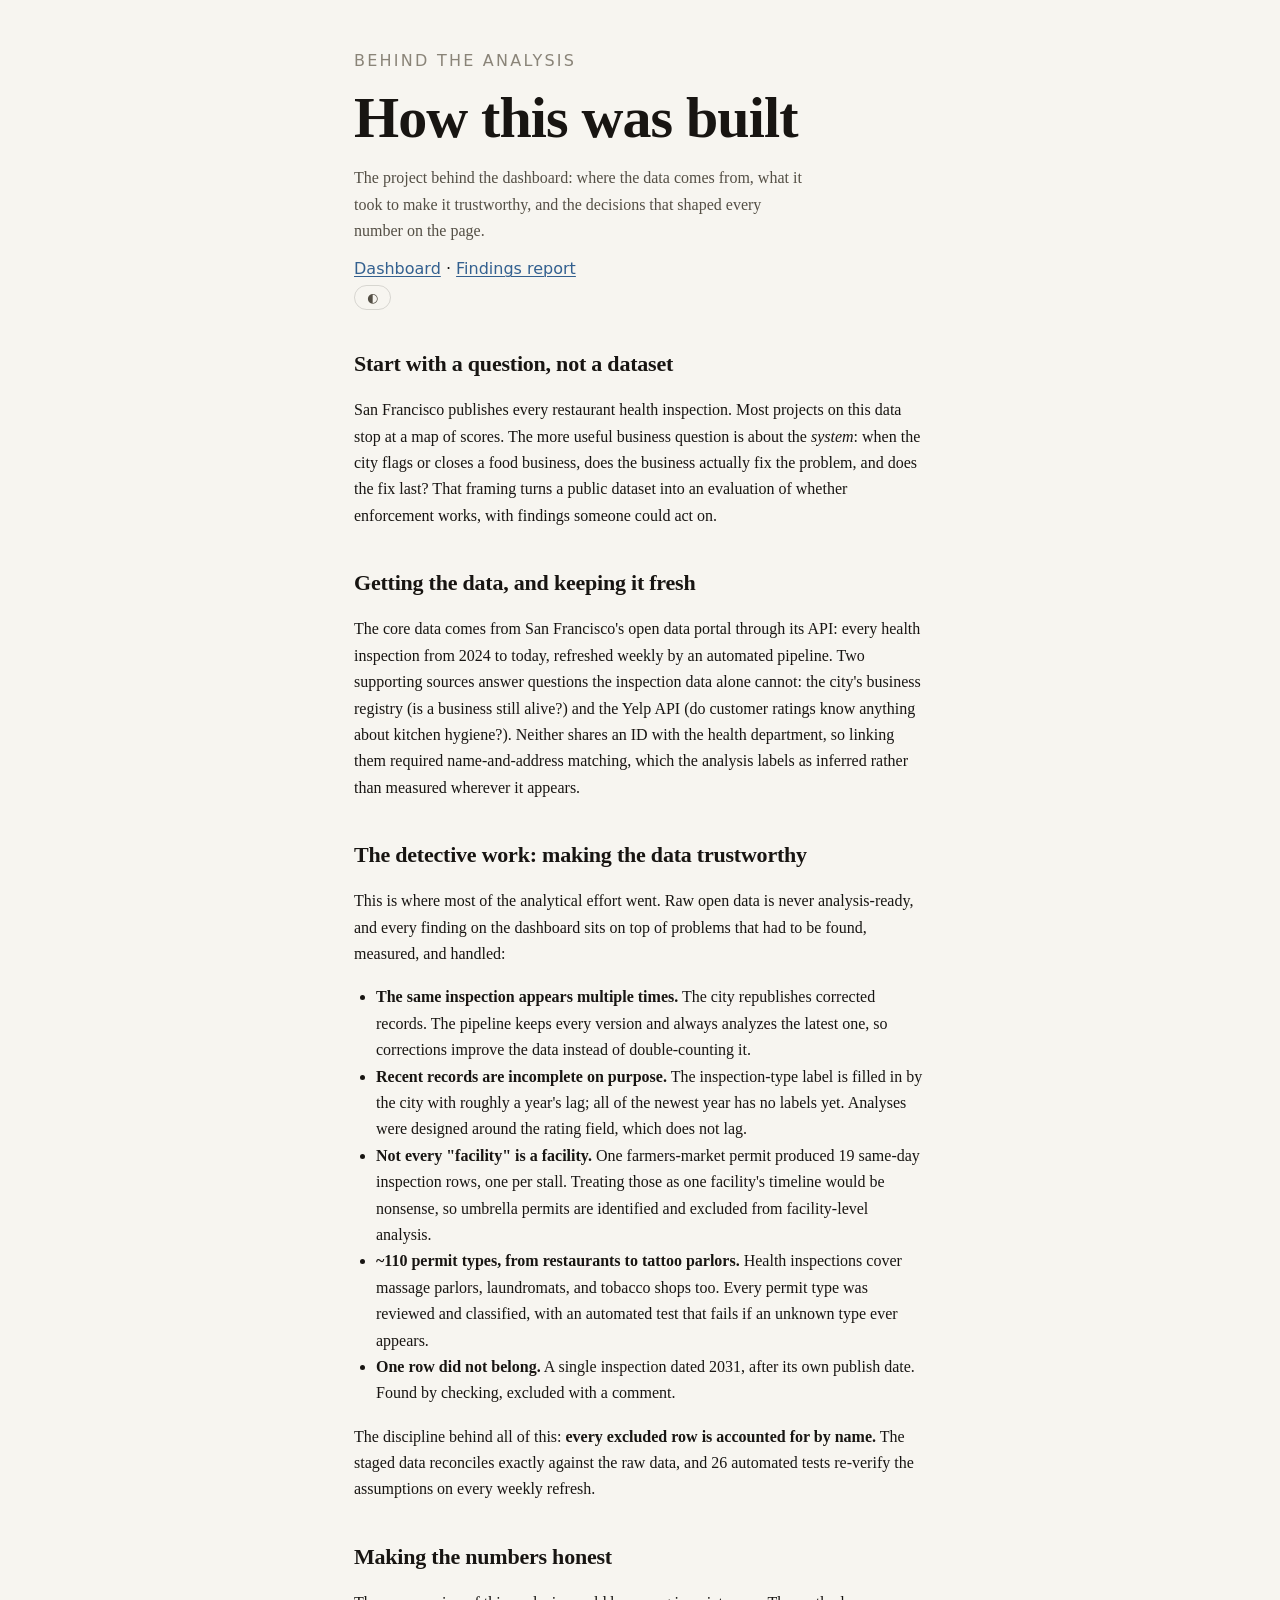
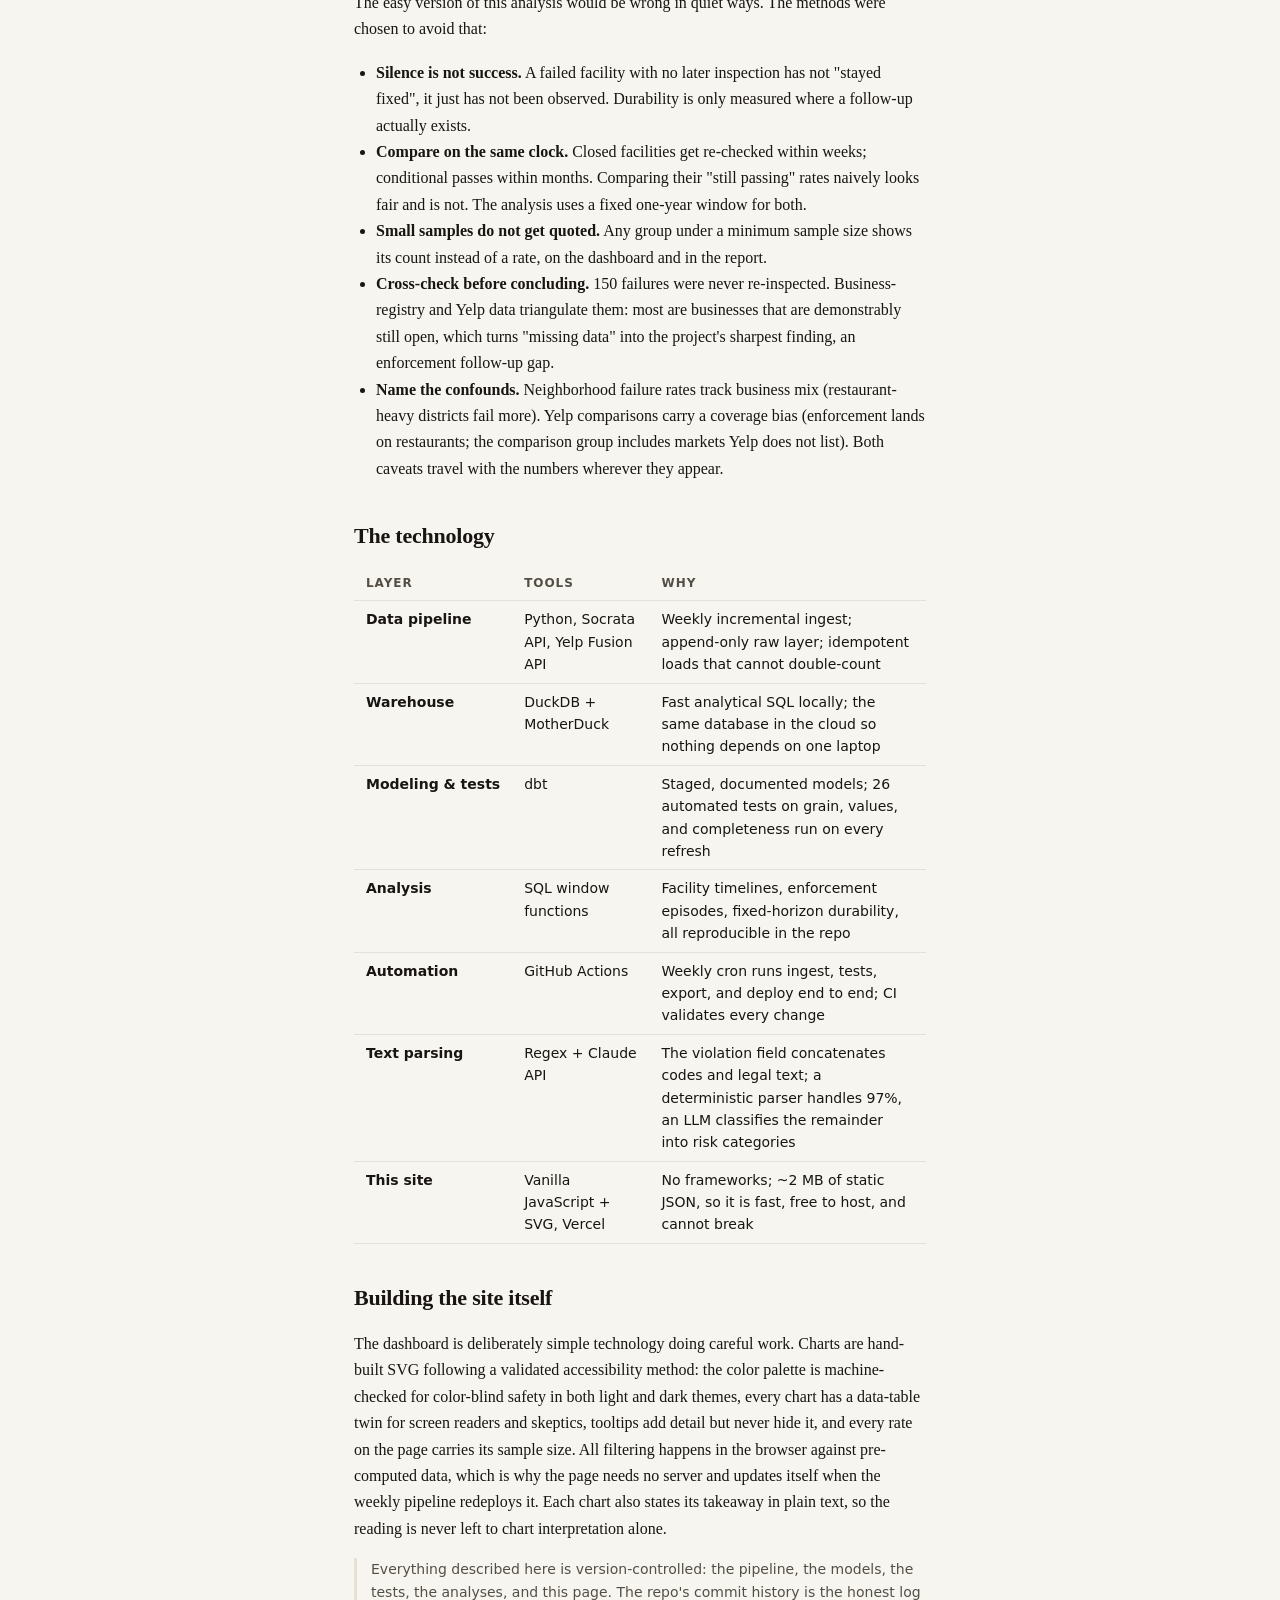
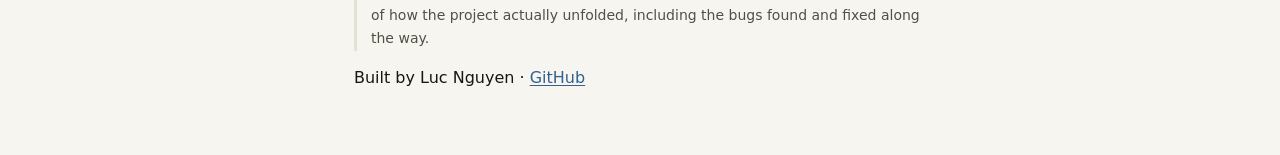
==== site/built.html @ c15e6f07 "Site feedback round: plain-language takeaways, How-this-was-built page, cross-links Every chart now " ====
<!doctype html>
<html lang="en">
<head>
<meta charset="utf-8">
<meta name="viewport" content="width=device-width, initial-scale=1">
<title>How this was built - SF Health Inspections</title>
<meta name="description" content="The business analysis behind the SF health inspections project: data sourcing, quality findings, methods, and the technology stack.">
<link rel="stylesheet" href="style.css">
<style>
  .prose { max-width: 72ch; }
  .prose h2 { font-size: 22px; margin: 36px 0 10px; }
  .prose h3 { font-size: 16px; margin: 22px 0 6px; }
  .prose p, .prose li { font-size: 16px; line-height: 1.65; }
  .prose ul { padding-left: 22px; }
  .prose .aside { font-family: var(--sans); color: var(--text-secondary); font-size: 14px; border-left: 3px solid var(--grid); padding-left: 14px; margin: 14px 0; }
  table.stack { border-collapse: collapse; margin: 14px 0; font-family: var(--sans); font-size: 14px; width: 100%; }
  table.stack th, table.stack td { text-align: left; padding: 7px 12px; border-bottom: 1px solid var(--grid); vertical-align: top; }
  table.stack th { color: var(--text-secondary); font-size: 12px; letter-spacing: 0.08em; text-transform: uppercase; }
  table.stack td:first-child { white-space: nowrap; font-weight: 600; }
  a { color: var(--series-1); }
</style>
</head>
<body>
<div class="page prose">
  <header class="masthead">
    <div>
      <p class="kicker">Behind the analysis</p>
      <h1>How this was built</h1>
      <p class="dek">The project behind the dashboard: where the data comes from, what it took
        to make it trustworthy, and the decisions that shaped every number on the page.</p>
      <p class="meta"><a href="/">Dashboard</a> &middot; <a href="/report">Findings report</a></p>
    </div>
    <button id="theme-toggle" class="ghost-btn" aria-label="Toggle color theme">◐</button>
  </header>

  <h2>Start with a question, not a dataset</h2>
  <p>San Francisco publishes every restaurant health inspection. Most projects on
  this data stop at a map of scores. The more useful business question is about
  the <em>system</em>: when the city flags or closes a food business, does the
  business actually fix the problem, and does the fix last? That framing turns a
  public dataset into an evaluation of whether enforcement works, with findings
  someone could act on.</p>

  <h2>Getting the data, and keeping it fresh</h2>
  <p>The core data comes from San Francisco's open data portal through its API:
  every health inspection from 2024 to today, refreshed weekly by an automated
  pipeline. Two supporting sources answer questions the inspection data alone
  cannot: the city's business registry (is a business still alive?) and the Yelp
  API (do customer ratings know anything about kitchen hygiene?). Neither shares
  an ID with the health department, so linking them required name-and-address
  matching, which the analysis labels as inferred rather than measured wherever
  it appears.</p>

  <h2>The detective work: making the data trustworthy</h2>
  <p>This is where most of the analytical effort went. Raw open data is never
  analysis-ready, and every finding on the dashboard sits on top of problems
  that had to be found, measured, and handled:</p>
  <ul>
    <li><strong>The same inspection appears multiple times.</strong> The city
    republishes corrected records. The pipeline keeps every version and always
    analyzes the latest one, so corrections improve the data instead of
    double-counting it.</li>
    <li><strong>Recent records are incomplete on purpose.</strong> The
    inspection-type label is filled in by the city with roughly a year's lag;
    all of the newest year has no labels yet. Analyses were designed around
    the rating field, which does not lag.</li>
    <li><strong>Not every "facility" is a facility.</strong> One farmers-market
    permit produced 19 same-day inspection rows, one per stall. Treating those
    as one facility's timeline would be nonsense, so umbrella permits are
    identified and excluded from facility-level analysis.</li>
    <li><strong>~110 permit types, from restaurants to tattoo parlors.</strong>
    Health inspections cover massage parlors, laundromats, and tobacco shops
    too. Every permit type was reviewed and classified, with an automated test
    that fails if an unknown type ever appears.</li>
    <li><strong>One row did not belong.</strong> A single inspection dated 2031,
    after its own publish date. Found by checking, excluded with a comment.</li>
  </ul>
  <p>The discipline behind all of this: <strong>every excluded row is accounted
  for by name.</strong> The staged data reconciles exactly against the raw data,
  and 26 automated tests re-verify the assumptions on every weekly refresh.</p>

  <h2>Making the numbers honest</h2>
  <p>The easy version of this analysis would be wrong in quiet ways. The methods
  were chosen to avoid that:</p>
  <ul>
    <li><strong>Silence is not success.</strong> A failed facility with no
    later inspection has not "stayed fixed", it just has not been observed.
    Durability is only measured where a follow-up actually exists.</li>
    <li><strong>Compare on the same clock.</strong> Closed facilities get
    re-checked within weeks; conditional passes within months. Comparing their
    "still passing" rates naively looks fair and is not. The analysis uses a
    fixed one-year window for both.</li>
    <li><strong>Small samples do not get quoted.</strong> Any group under a
    minimum sample size shows its count instead of a rate, on the dashboard
    and in the report.</li>
    <li><strong>Cross-check before concluding.</strong> 150 failures were never
    re-inspected. Business-registry and Yelp data triangulate them: most are
    businesses that are demonstrably still open, which turns "missing data"
    into the project's sharpest finding, an enforcement follow-up gap.</li>
    <li><strong>Name the confounds.</strong> Neighborhood failure rates track
    business mix (restaurant-heavy districts fail more). Yelp comparisons carry
    a coverage bias (enforcement lands on restaurants; the comparison group
    includes markets Yelp does not list). Both caveats travel with the numbers
    wherever they appear.</li>
  </ul>

  <h2>The technology</h2>
  <table class="stack">
    <tr><th>Layer</th><th>Tools</th><th>Why</th></tr>
    <tr><td>Data pipeline</td><td>Python, Socrata API, Yelp Fusion API</td>
        <td>Weekly incremental ingest; append-only raw layer; idempotent loads that cannot double-count</td></tr>
    <tr><td>Warehouse</td><td>DuckDB + MotherDuck</td>
        <td>Fast analytical SQL locally; the same database in the cloud so nothing depends on one laptop</td></tr>
    <tr><td>Modeling &amp; tests</td><td>dbt</td>
        <td>Staged, documented models; 26 automated tests on grain, values, and completeness run on every refresh</td></tr>
    <tr><td>Analysis</td><td>SQL window functions</td>
        <td>Facility timelines, enforcement episodes, fixed-horizon durability, all reproducible in the repo</td></tr>
    <tr><td>Automation</td><td>GitHub Actions</td>
        <td>Weekly cron runs ingest, tests, export, and deploy end to end; CI validates every change</td></tr>
    <tr><td>Text parsing</td><td>Regex + Claude API</td>
        <td>The violation field concatenates codes and legal text; a deterministic parser handles 97%, an LLM classifies the remainder into risk categories</td></tr>
    <tr><td>This site</td><td>Vanilla JavaScript + SVG, Vercel</td>
        <td>No frameworks; ~2&nbsp;MB of static JSON, so it is fast, free to host, and cannot break</td></tr>
  </table>

  <h2>Building the site itself</h2>
  <p>The dashboard is deliberately simple technology doing careful work. Charts
  are hand-built SVG following a validated accessibility method: the color
  palette is machine-checked for color-blind safety in both light and dark
  themes, every chart has a data-table twin for screen readers and skeptics,
  tooltips add detail but never hide it, and every rate on the page carries its
  sample size. All filtering happens in the browser against pre-computed data,
  which is why the page needs no server and updates itself when the weekly
  pipeline redeploys it. Each chart also states its takeaway in plain text, so
  the reading is never left to chart interpretation alone.</p>

  <p class="aside">Everything described here is version-controlled: the
  pipeline, the models, the tests, the analyses, and this page. The repo's
  commit history is the honest log of how the project actually unfolded,
  including the bugs found and fixed along the way.</p>

  <p class="meta" id="stamp">Built by Luc Nguyen &middot;
    <a href="https://github.com/LucS2K">GitHub</a></p>
</div>
<script>
  document.getElementById("theme-toggle").addEventListener("click", () => {
    const root = document.documentElement;
    const dark = matchMedia("(prefers-color-scheme: dark)").matches;
    const cur = root.dataset.theme || (dark ? "dark" : "light");
    root.dataset.theme = cur === "dark" ? "light" : "dark";
  });
</script>
</body>
</html>
---- site/style.css ----
/* Editorial redesign. Token NAMES are preserved — app.js reads them via CSS().
   Status hues follow Okabe-Ito (colorblind-safe, both themes); green/amber/red
   mean Pass / Conditional Pass / Closure only, never decoration. */
:root {
  color-scheme: light;
  --page:          #f7f5f0;
  --surface-1:     #fffefb;
  --text-primary:  #181512;
  --text-secondary:#544f45;
  --muted:         #8a8478;
  --grid:          #e5e1d6;
  --baseline:      #c6c1b2;
  --border:        rgba(24,21,18,0.14);
  --series-1:      #33608f;   /* single-series bars */
  --status-warning:#e69f00;   /* Conditional Pass */
  --status-critical:#b13a12;  /* Closure */
  --status-good:   #00795a;   /* Pass */
  --ord-1:#94b3d5; --ord-2:#6c92b8; --ord-3:#33608f; --ord-4:#1c3a5c;
  --serif: "Iowan Old Style", Georgia, "Times New Roman", serif;
  --sans: system-ui, -apple-system, "Segoe UI", sans-serif;
}
@media (prefers-color-scheme: dark) {
  :root:where(:not([data-theme="light"])) {
    color-scheme: dark;
    --page:#141210; --surface-1:#1e1b17;
    --text-primary:#ece7db; --text-secondary:#b6afa0;
    --muted:#857e6f; --grid:#2d2a24; --baseline:#454138;
    --border: rgba(236,231,219,0.15);
    --series-1:#82a7cf;
    --status-warning:#f0c649; --status-critical:#dd5b36; --status-good:#2fbb8c;
    --ord-1:#3b5a7c; --ord-2:#557fa9; --ord-3:#82a7cf; --ord-4:#b4cce6;
  }
  :root:where(:not([data-theme="light"])) .chip.pass,
  :root:where(:not([data-theme="light"])) .chip.closure { color: #141210; }
}
:root[data-theme="dark"] {
  color-scheme: dark;
  --page:#141210; --surface-1:#1e1b17;
  --text-primary:#ece7db; --text-secondary:#b6afa0;
  --muted:#857e6f; --grid:#2d2a24; --baseline:#454138;
  --border: rgba(236,231,219,0.15);
  --series-1:#82a7cf;
  --status-warning:#f0c649; --status-critical:#dd5b36; --status-good:#2fbb8c;
  --ord-1:#3b5a7c; --ord-2:#557fa9; --ord-3:#82a7cf; --ord-4:#b4cce6;
}
:root[data-theme="dark"] .chip.pass,
:root[data-theme="dark"] .chip.closure { color: #141210; }

* { box-sizing: border-box; }
body {
  margin: 0; background: var(--page); color: var(--text-primary);
  font: 17px/1.6 var(--serif);
  text-rendering: optimizeLegibility;
}
a { color: var(--series-1); text-decoration-thickness: 1px; text-underline-offset: 2px; }
a:hover { color: var(--text-primary); }
.muted { color: var(--muted); }

.skip {
  position: absolute; left: -9999px; top: 0; z-index: 40;
  background: var(--text-primary); color: var(--page); padding: 8px 14px;
  font-family: var(--sans); font-size: 13px;
}
.skip:focus { left: 8px; top: 8px; }

/* ---- top bar: brand · global search · theme ---- */
.topbar {
  position: sticky; top: 0; z-index: 20;
  background: color-mix(in srgb, var(--page) 92%, transparent);
  backdrop-filter: blur(8px); -webkit-backdrop-filter: blur(8px);
  border-bottom: 1px solid var(--border);
}
.topbar-in {
  max-width: 880px; margin: 0 auto; padding: 9px 20px;
  display: flex; align-items: center; gap: 14px;
}
.brand {
  font-family: var(--serif); font-weight: 700; font-size: 15px;
  color: var(--text-primary); text-decoration: none; white-space: nowrap;
}
.topbar-in input[type="search"] {
  flex: 1 1 auto; max-width: 380px; margin-left: auto;
}

select, input[type="search"] {
  background: var(--surface-1); color: var(--text-primary);
  border: 1px solid var(--border); border-radius: 8px; padding: 6px 10px;
  font-family: var(--sans); font-size: 14px;
}

.page { max-width: 880px; margin: 0 auto; padding: 48px 20px 64px; }

/* ---- masthead ---- */
.masthead { margin-bottom: 36px; }
.kicker {
  font-family: var(--sans); font-size: 11.5px; letter-spacing: 0.14em;
  text-transform: uppercase; color: var(--muted); margin: 0 0 14px;
}
h1 {
  font-family: var(--serif); font-weight: 700;
  font-size: clamp(38px, 7vw, 58px); line-height: 1.05;
  letter-spacing: -0.015em; margin: 0 0 16px; max-width: 16ch;
  text-wrap: balance;
}
.dek {
  font-size: 21px; line-height: 1.45; color: var(--text-secondary);
  margin: 0 0 12px; max-width: 56ch; text-wrap: pretty;
}
.meta { font-family: var(--sans); font-size: 14px; margin: 0; }

/* ---- filter bar ---- */
.filterbar {
  position: sticky; top: 53px; z-index: 19;
  display: flex; align-items: center; gap: 16px; flex-wrap: wrap;
  padding: 12px 0; margin-bottom: 8px;
  background: color-mix(in srgb, var(--page) 94%, transparent);
  backdrop-filter: blur(8px); -webkit-backdrop-filter: blur(8px);
  border-bottom: 1px solid var(--grid);
}
.seg {
  display: inline-flex; border: 1px solid var(--border); border-radius: 999px;
  background: var(--surface-1); overflow: hidden;
}
.seg button {
  font-family: var(--sans); font-size: 13px; padding: 7px 14px;
  background: none; border: 0; color: var(--text-secondary); cursor: pointer;
}
.seg button + button { border-left: 1px solid var(--grid); }
.seg button[aria-pressed="true"] {
  background: var(--text-primary); color: var(--page);
}
.hoodpick {
  font-family: var(--sans); font-size: 13px; color: var(--text-secondary);
  display: flex; gap: 8px; align-items: center;
}
.filter-hint {
  font-family: var(--sans); font-size: 12px; color: var(--muted);
  margin-left: auto; font-style: italic;
}

/* ---- KPI band: editorial figures, not cards ---- */
.kpi-row {
  display: grid; grid-template-columns: repeat(auto-fit, minmax(150px, 1fr));
  gap: 20px; padding: 26px 0; margin-bottom: 8px;
  border-bottom: 1px solid var(--baseline);
}
.tile { border-left: 1px solid var(--grid); padding-left: 16px; min-width: 0; }
.tile:first-child { border-left: 0; padding-left: 0; }
.tile .label {
  font-family: var(--sans); font-size: 11.5px; letter-spacing: 0.1em;
  text-transform: uppercase; color: var(--muted);
}
.tile .value {
  font-family: var(--serif); font-size: 36px; font-weight: 700;
  letter-spacing: -0.01em; line-height: 1.15;
  font-variant-numeric: tabular-nums;
}
.tile .hint { font-family: var(--sans); font-size: 12px; color: var(--muted); text-wrap: pretty; }

/* ---- chapters ---- */
.chapter { margin-top: 56px; border-top: 1px solid var(--baseline); padding-top: 16px; }
.ck {
  font-family: var(--sans); font-size: 11.5px; letter-spacing: 0.13em;
  text-transform: uppercase; color: var(--muted); margin: 0 0 20px;
}
.card { margin: 0 0 40px; min-width: 0; }
.card:last-child { margin-bottom: 0; }
h2 { font-family: var(--serif); font-size: 26px; font-weight: 700; margin: 0; letter-spacing: -0.01em; }
figcaption {
  display: flex; justify-content: space-between; align-items: baseline;
  gap: 12px; margin-bottom: 8px;
}
.note {
  font-family: var(--sans); font-size: 13.5px; line-height: 1.55;
  color: var(--text-secondary); margin: 0 0 16px; max-width: 74ch; text-wrap: pretty;
}

.chart { width: 100%; overflow-x: auto; }
.chart svg { display: block; }
.funnel-pair { display: grid; grid-template-columns: 1fr 1fr; gap: 24px; }
@media (max-width: 760px) { .funnel-pair { grid-template-columns: 1fr; } }

.legend {
  display: flex; gap: 16px; font-family: var(--sans); font-size: 13px;
  color: var(--text-secondary); margin-bottom: 8px;
}
.legend .key { display: inline-flex; align-items: center; gap: 6px; }
.legend .swatch { width: 12px; height: 12px; border-radius: 3px; display: inline-block; }

.ghost-btn {
  background: none; border: 1px solid var(--border); border-radius: 999px;
  color: var(--text-secondary); font-family: var(--sans); font-size: 12.5px;
  padding: 4px 12px; cursor: pointer; white-space: nowrap;
}
.ghost-btn:hover { background: var(--grid); }
.ghost-btn[aria-pressed="true"] { background: var(--text-primary); color: var(--page); border-color: var(--text-primary); }

/* ---- table twins ---- */
.table-view { overflow-x: auto; }
.table-view table {
  border-collapse: collapse; width: 100%;
  font-family: var(--sans); font-size: 13px;
}
.table-view th, .table-view td {
  text-align: right; padding: 5px 10px; border-bottom: 1px solid var(--grid);
  font-variant-numeric: tabular-nums;
}
.table-view th:first-child, .table-view td:first-child { text-align: left; }
.table-view th {
  color: var(--muted); font-weight: 600; font-size: 11.5px;
  letter-spacing: 0.08em; text-transform: uppercase;
}

/* ---- tooltip (enhances, never gates: tables carry every value) ---- */
.tooltip {
  position: fixed; pointer-events: none; z-index: 30;
  background: var(--surface-1); border: 1px solid var(--border);
  border-radius: 8px; padding: 8px 10px;
  font-family: var(--sans); font-size: 13px;
  box-shadow: 0 4px 16px rgba(0,0,0,0.14); max-width: 260px;
}
.tooltip .t-head { color: var(--text-secondary); margin-bottom: 4px; }
.tooltip .t-row { display: flex; align-items: center; gap: 6px; }
.tooltip .t-key { width: 10px; height: 3px; border-radius: 2px; }
.tooltip .t-val { font-weight: 600; font-variant-numeric: tabular-nums; }
.tooltip .t-name { color: var(--text-secondary); }

/* ---- facility lookup ---- */
.search-results { display: flex; flex-direction: column; max-height: 340px; overflow-y: auto; }
.search-results button {
  text-align: left; background: none; border: 0; border-bottom: 1px solid var(--grid);
  padding: 9px 6px; font-family: var(--sans); font-size: 14.5px;
  color: var(--text-primary); cursor: pointer;
  display: flex; justify-content: space-between; gap: 12px; align-items: baseline;
}
.search-results button:hover { background: var(--grid); }
.search-results .addr { color: var(--muted); font-size: 13px; text-align: right; }

.facility-detail { margin-top: 16px; font-family: var(--sans); font-size: 14px; }
.facility-detail h3 { margin: 8px 0 2px; font-family: var(--serif); font-size: 20px; }
.facility-detail .visits { list-style: none; margin: 12px 0 0; padding: 0; }
.facility-detail .visits li {
  display: flex; gap: 12px; align-items: baseline; padding: 7px 0;
  border-bottom: 1px solid var(--grid); font-size: 14px;
  font-variant-numeric: tabular-nums;
}
.chip {
  font-family: var(--sans); font-size: 12px; font-weight: 600;
  border-radius: 999px; padding: 1px 9px; color: #fff; white-space: nowrap;
}
.chip.pass { background: var(--status-good); }
.chip.cp { background: var(--status-warning); color: #181512; }
.chip.closure { background: var(--status-critical); }
.chip.unrated { background: var(--baseline); color: var(--text-primary); }

/* ---- caveats: prominent enough to actually be read ---- */
.foot {
  margin-top: 72px; border-top: 2px solid var(--text-primary); padding-top: 20px;
  max-width: 78ch;
}
.foot h2 { font-size: 22px; margin-bottom: 10px; }
.foot ul { margin: 0 0 16px; padding-left: 20px; }
.foot li { font-size: 15.5px; line-height: 1.6; color: var(--text-secondary); margin: 8px 0; text-wrap: pretty; }
.foot #stamp { font-family: var(--sans); font-size: 12.5px; }

/* ---- charts ---- */
.bar-hit { fill: transparent; }
svg text { fill: var(--muted); font-family: var(--sans); font-size: 11px; font-variant-numeric: tabular-nums; }
svg .dlabel { fill: var(--text-secondary); font-size: 12px; }
svg .stage-label { fill: var(--text-secondary); font-size: 12px; }

/* ---- phone width ---- */
@media (max-width: 640px) {
  .page { padding-top: 32px; }
  .brand { font-size: 13px; }
  .dek { font-size: 18px; }
  .kpi-row { grid-template-columns: repeat(2, 1fr); }
  .tile:nth-child(odd) { border-left: 0; padding-left: 0; }
  .tile .value { font-size: 30px; }
  .filter-hint { display: none; }
  .filterbar { top: 51px; }
  h2 { font-size: 22px; }
  .search-results .addr { display: none; }
}

/* plain-language takeaway under each chart */
.takeaway {
  font-family: var(--sans); font-size: 14px; line-height: 1.6;
  color: var(--text-primary); background: color-mix(in srgb, var(--series-1) 7%, var(--surface-1));
  border-left: 3px solid var(--series-1); border-radius: 0 8px 8px 0;
  padding: 10px 14px; margin: 14px 0 0; max-width: 80ch;
}
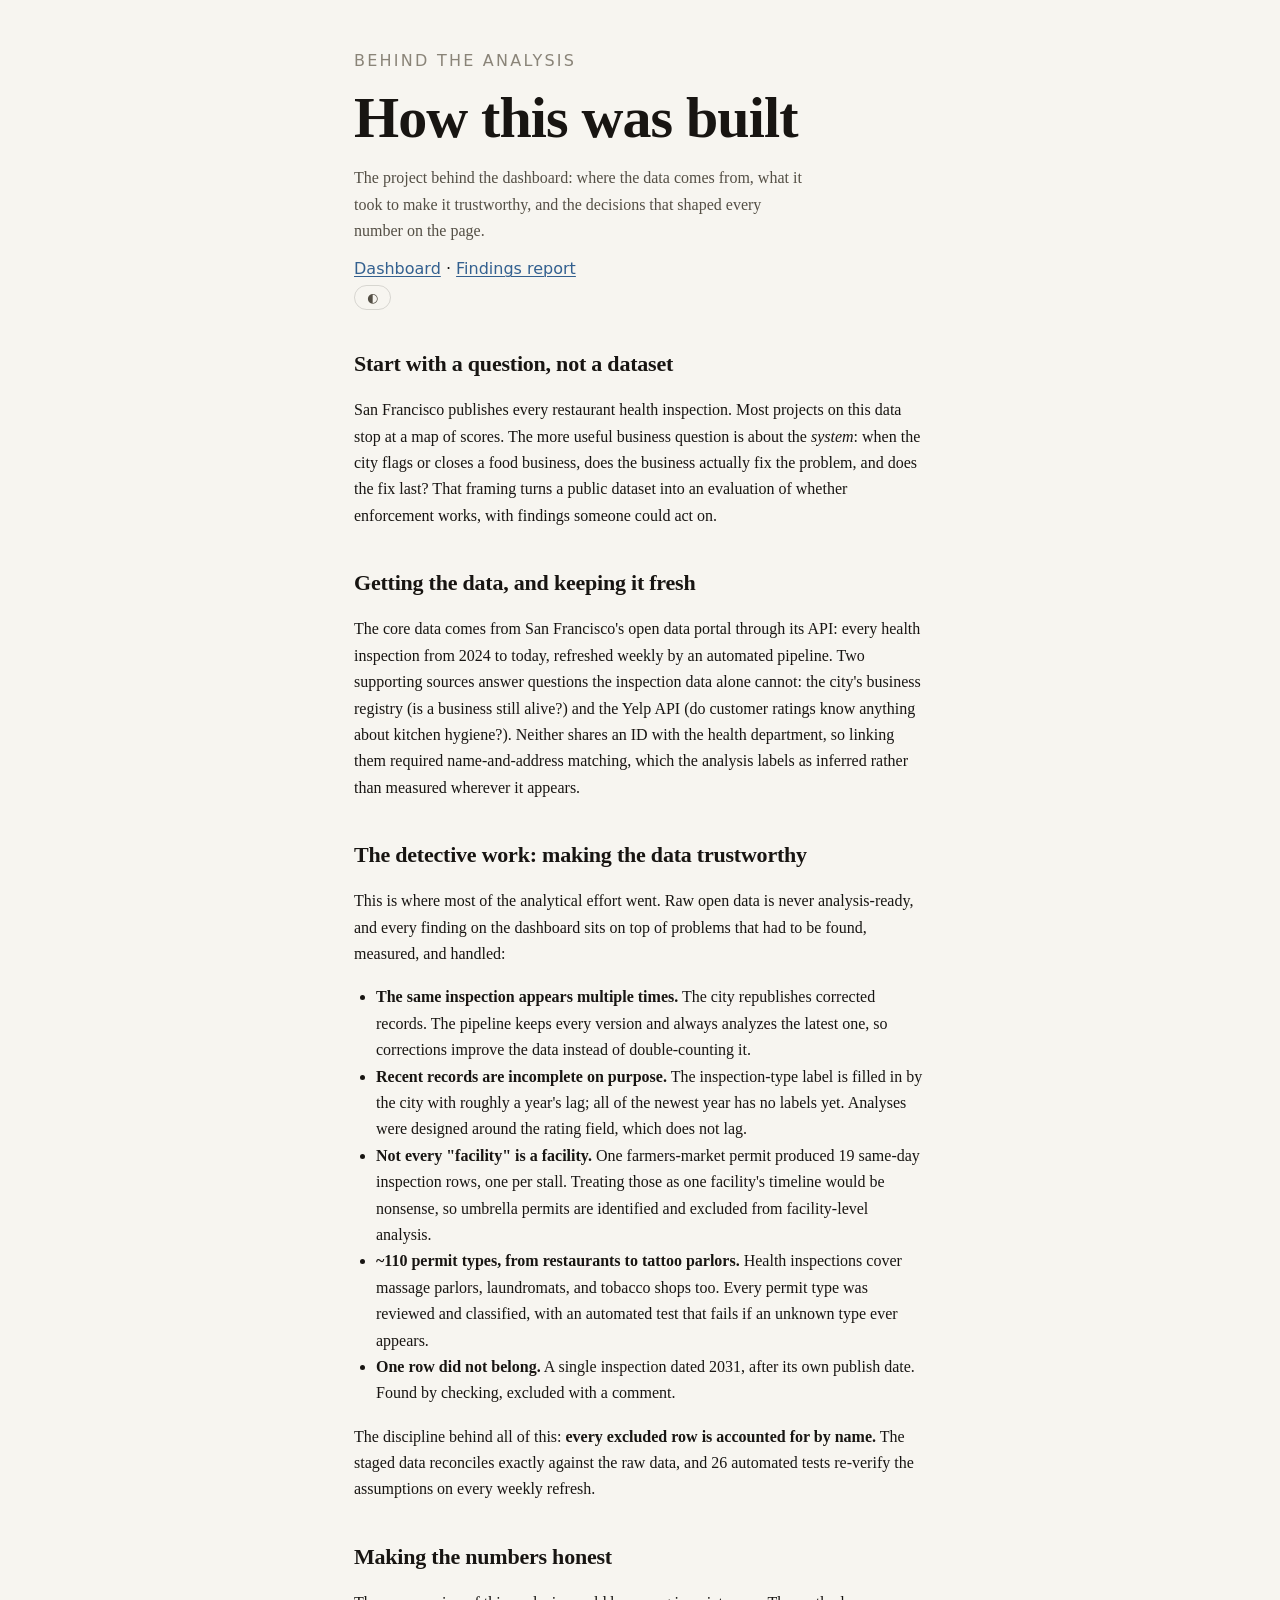
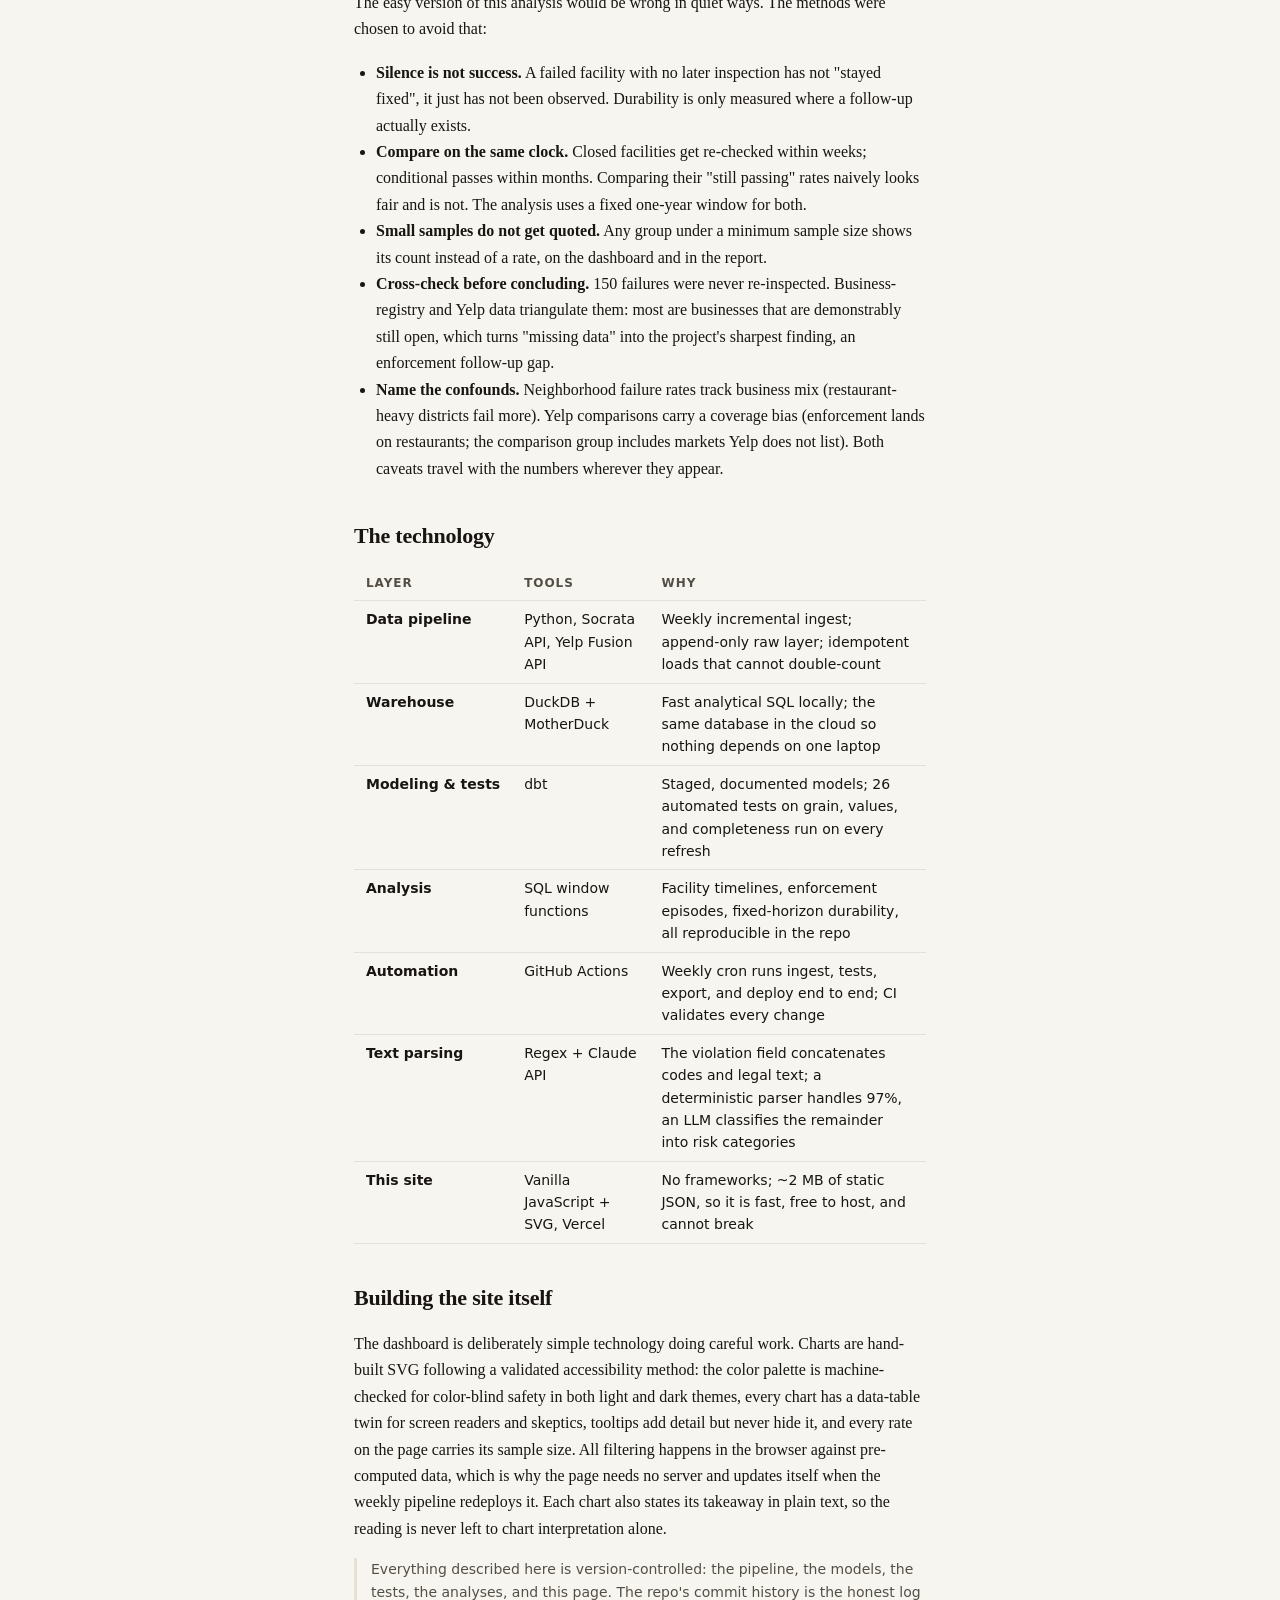
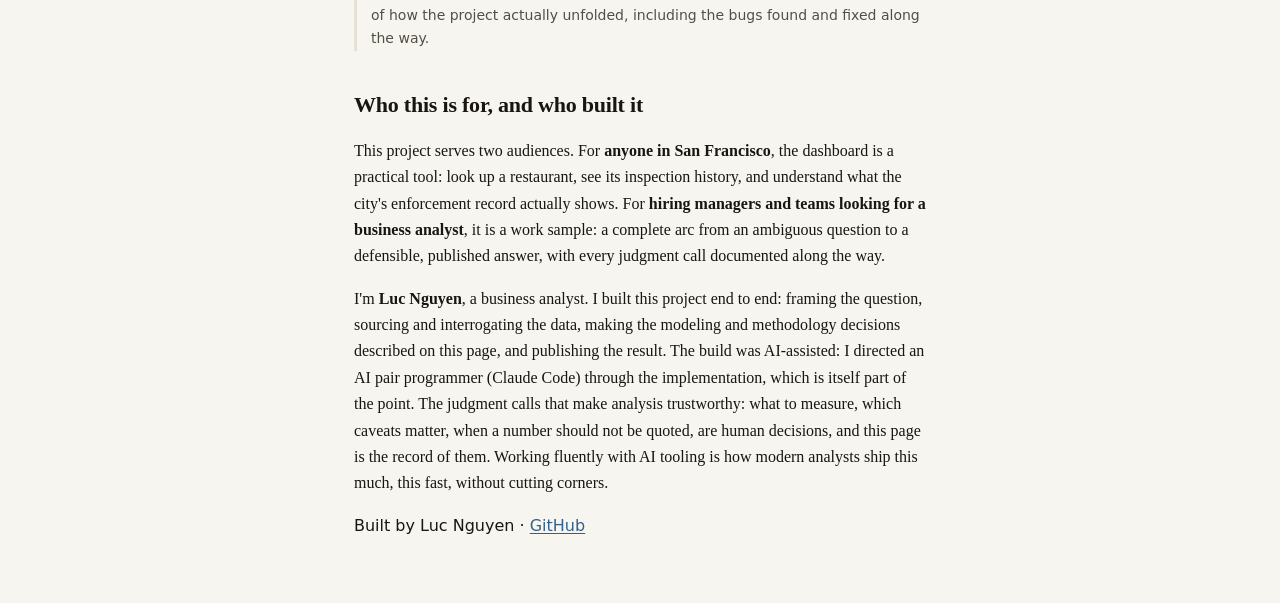
==== commit fc61ecc4: "About: who this is for and who built it; bylines on all pages Two-audience framing (public tool + BA" ====
--- a/site/built.html
+++ b/site/built.html
@@ -139,6 +139,23 @@
   commit history is the honest log of how the project actually unfolded,
   including the bugs found and fixed along the way.</p>
 
+  <h2>Who this is for, and who built it</h2>
+  <p>This project serves two audiences. For <strong>anyone in San Francisco</strong>,
+  the dashboard is a practical tool: look up a restaurant, see its inspection
+  history, and understand what the city's enforcement record actually shows.
+  For <strong>hiring managers and teams looking for a business analyst</strong>,
+  it is a work sample: a complete arc from an ambiguous question to a defensible,
+  published answer, with every judgment call documented along the way.</p>
+  <p>I'm <strong>Luc Nguyen</strong>, a business analyst. I built this project
+  end to end: framing the question, sourcing and interrogating the data, making
+  the modeling and methodology decisions described on this page, and publishing
+  the result. The build was AI-assisted: I directed an AI pair programmer
+  (Claude Code) through the implementation, which is itself part of the point.
+  The judgment calls that make analysis trustworthy: what to measure, which
+  caveats matter, when a number should not be quoted, are human decisions, and
+  this page is the record of them. Working fluently with AI tooling is how
+  modern analysts ship this much, this fast, without cutting corners.</p>
+
   <p class="meta" id="stamp">Built by Luc Nguyen &middot;
     <a href="https://github.com/LucS2K">GitHub</a></p>
 </div>
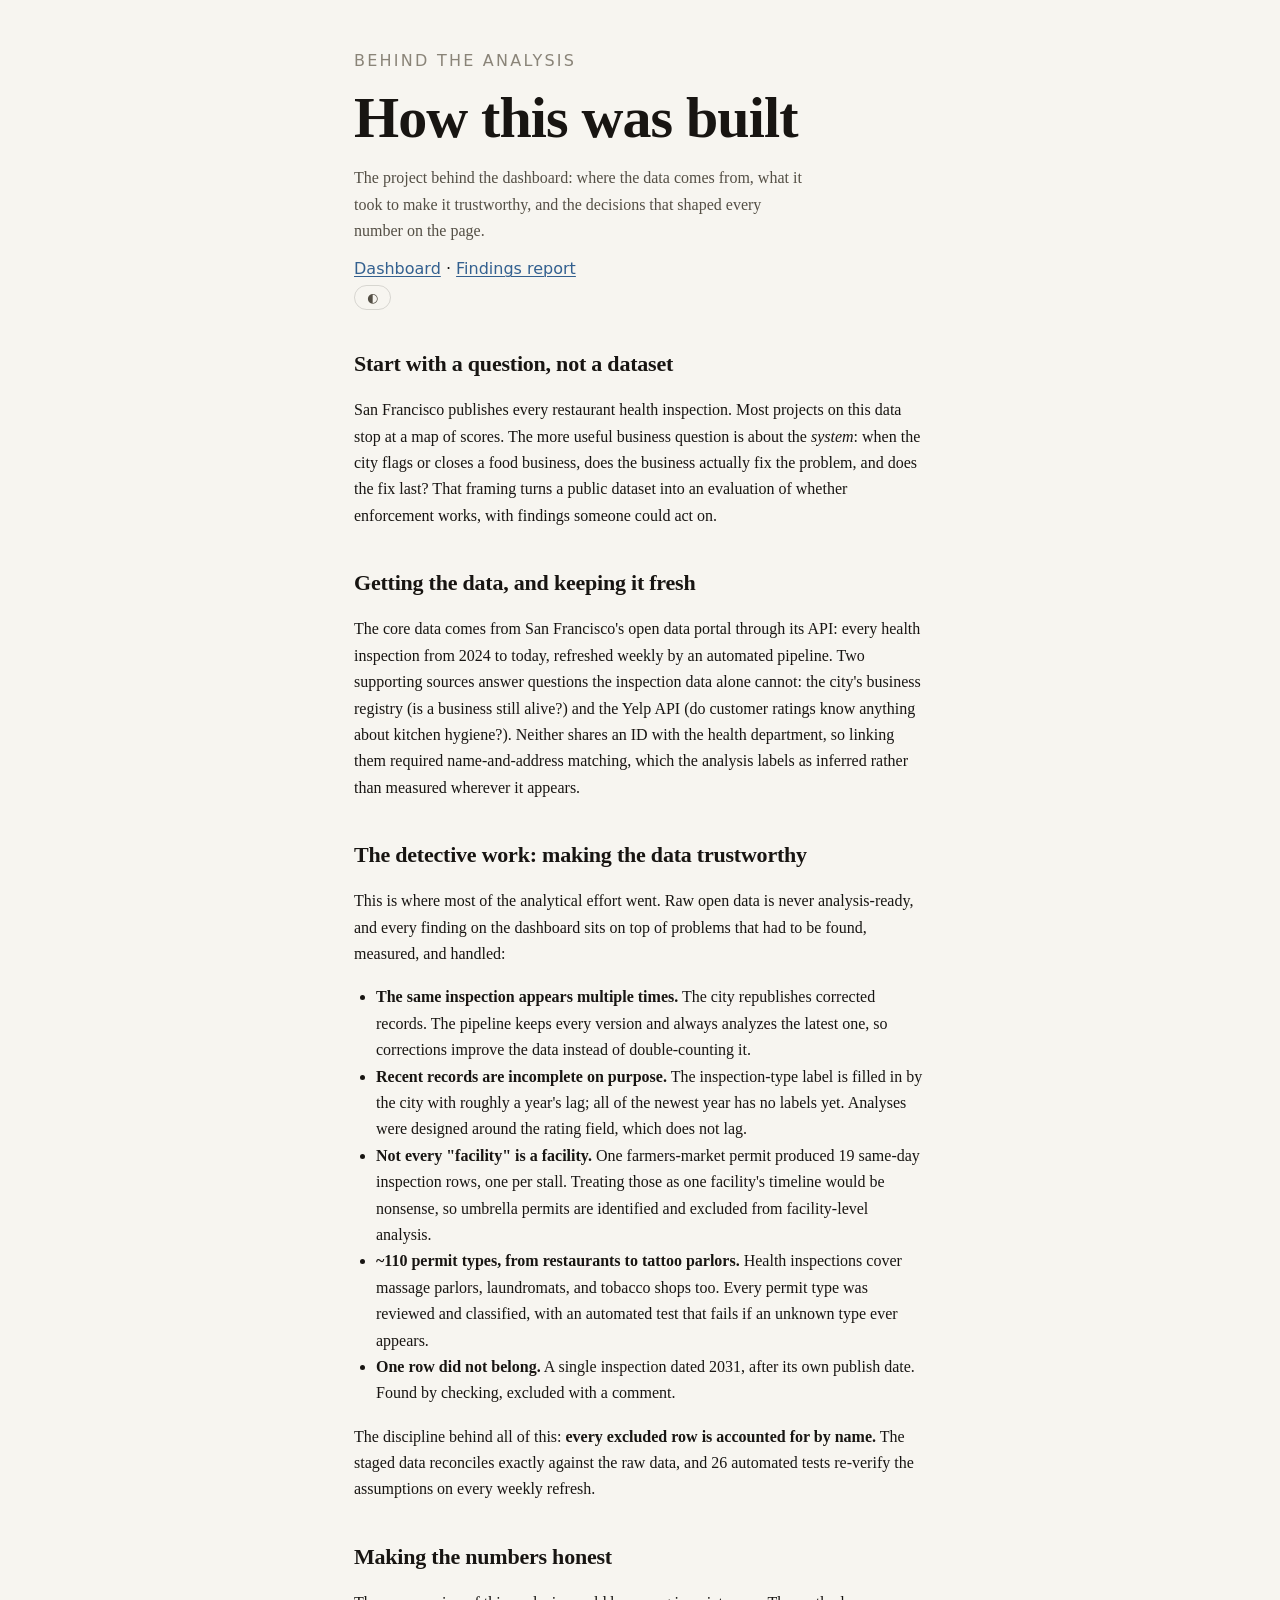
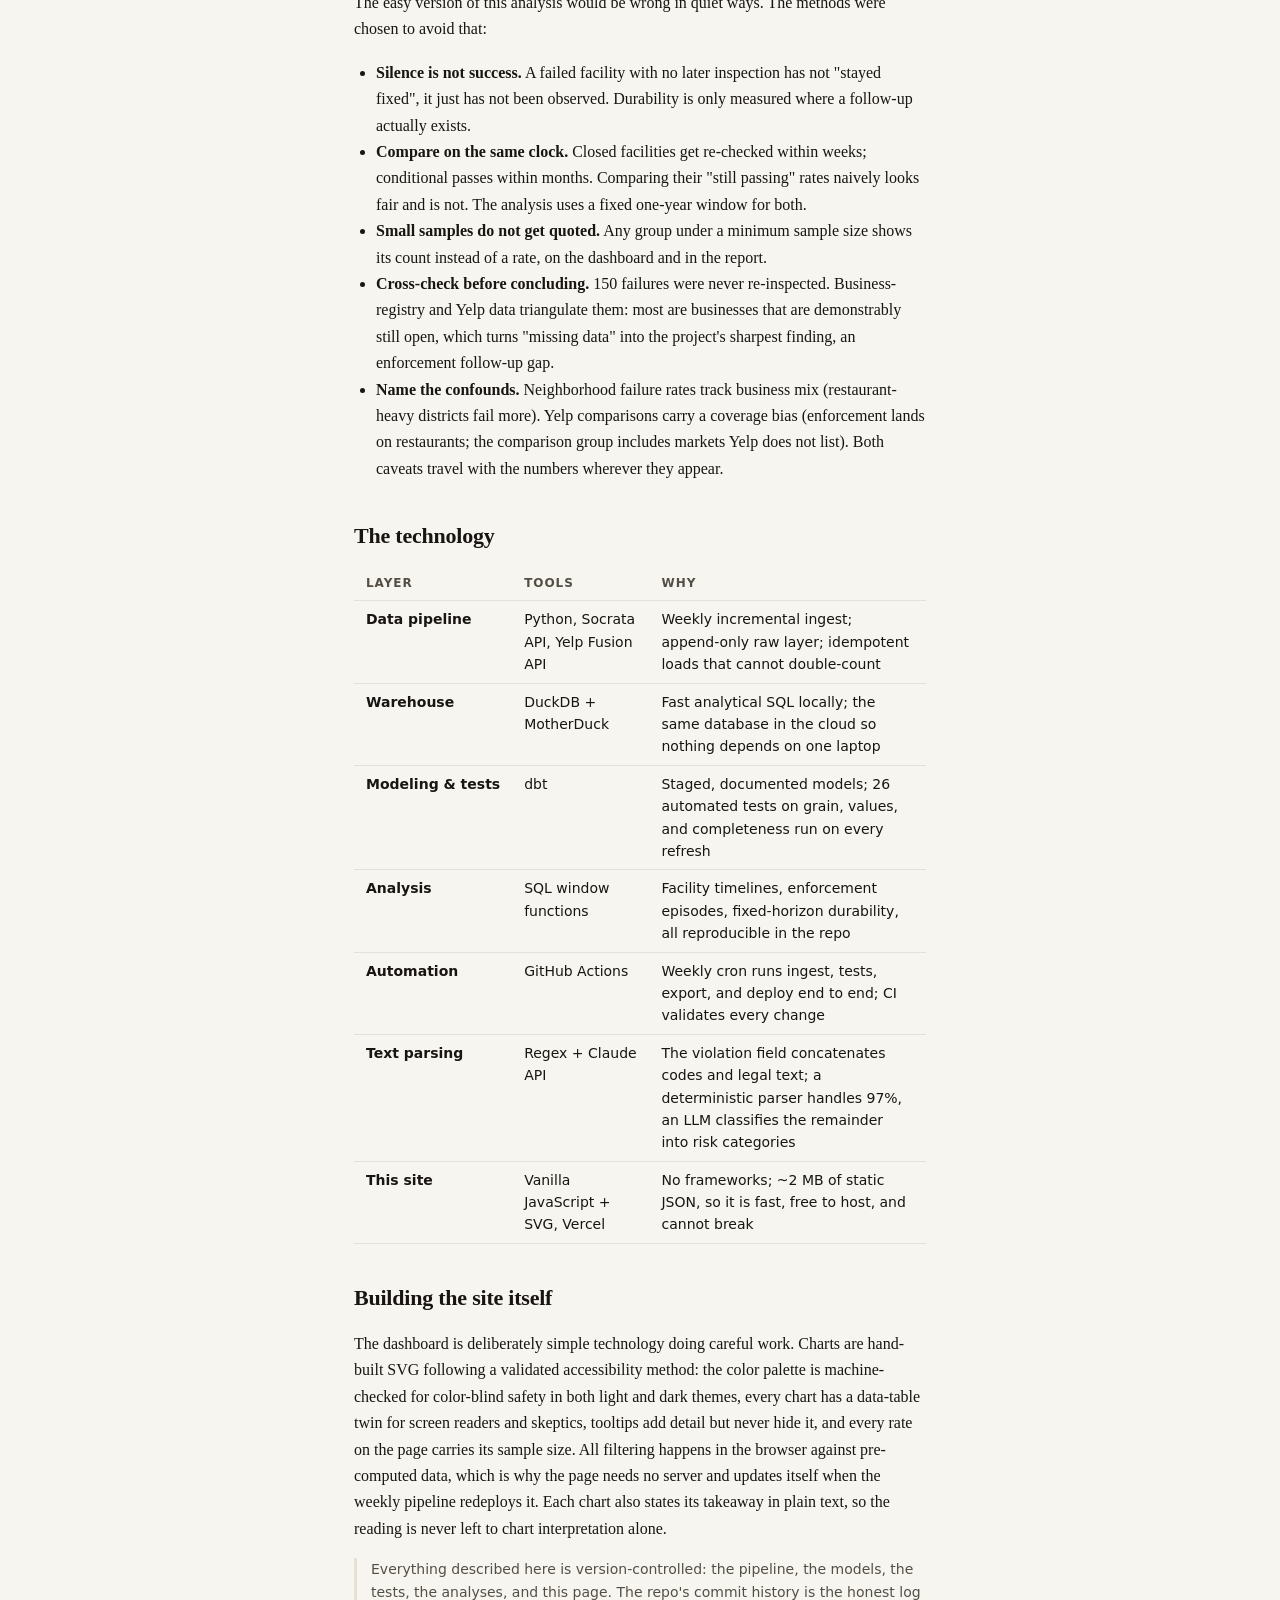
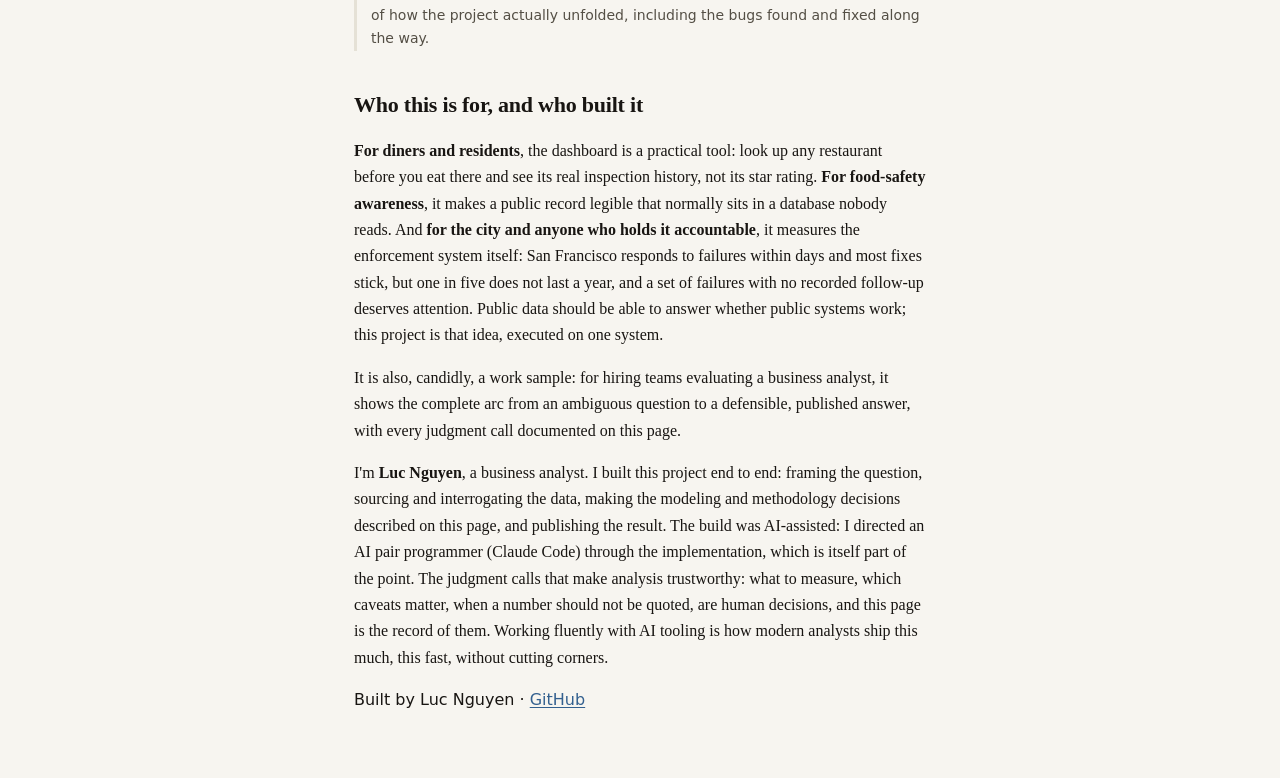
==== commit 7597ad1c: "Audience framing: civic purposes first, work sample second Co-Authored-By: Claude Opus 5 <noreply@an" ====
--- a/site/built.html
+++ b/site/built.html
@@ -140,12 +140,20 @@
   including the bugs found and fixed along the way.</p>
 
   <h2>Who this is for, and who built it</h2>
-  <p>This project serves two audiences. For <strong>anyone in San Francisco</strong>,
-  the dashboard is a practical tool: look up a restaurant, see its inspection
-  history, and understand what the city's enforcement record actually shows.
-  For <strong>hiring managers and teams looking for a business analyst</strong>,
-  it is a work sample: a complete arc from an ambiguous question to a defensible,
-  published answer, with every judgment call documented along the way.</p>
+  <p><strong>For diners and residents</strong>, the dashboard is a practical
+  tool: look up any restaurant before you eat there and see its real inspection
+  history, not its star rating. <strong>For food-safety awareness</strong>, it
+  makes a public record legible that normally sits in a database nobody reads.
+  And <strong>for the city and anyone who holds it accountable</strong>, it
+  measures the enforcement system itself: San Francisco responds to failures
+  within days and most fixes stick, but one in five does not last a year, and
+  a set of failures with no recorded follow-up deserves attention. Public data
+  should be able to answer whether public systems work; this project is that
+  idea, executed on one system.</p>
+  <p>It is also, candidly, a work sample: for hiring teams evaluating a
+  business analyst, it shows the complete arc from an ambiguous question to a
+  defensible, published answer, with every judgment call documented on this
+  page.</p>
   <p>I'm <strong>Luc Nguyen</strong>, a business analyst. I built this project
   end to end: framing the question, sourcing and interrogating the data, making
   the modeling and methodology decisions described on this page, and publishing
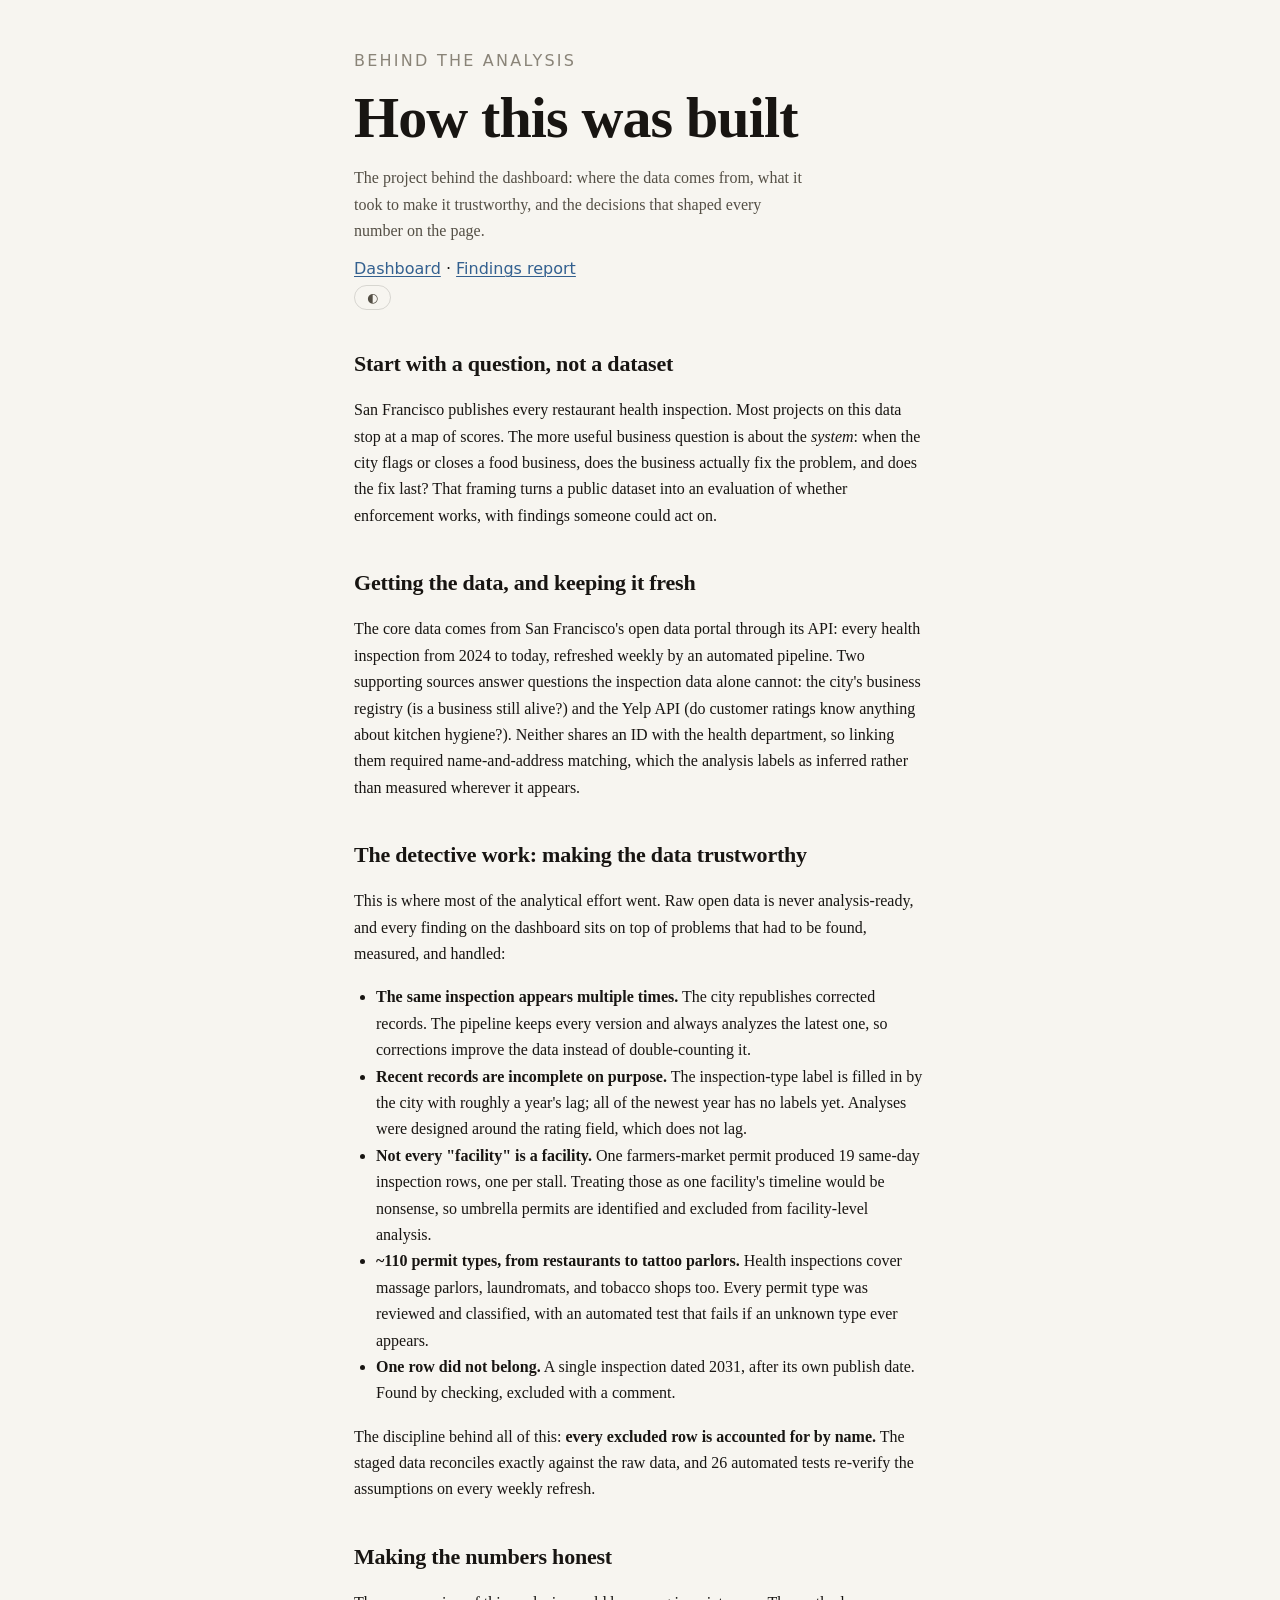
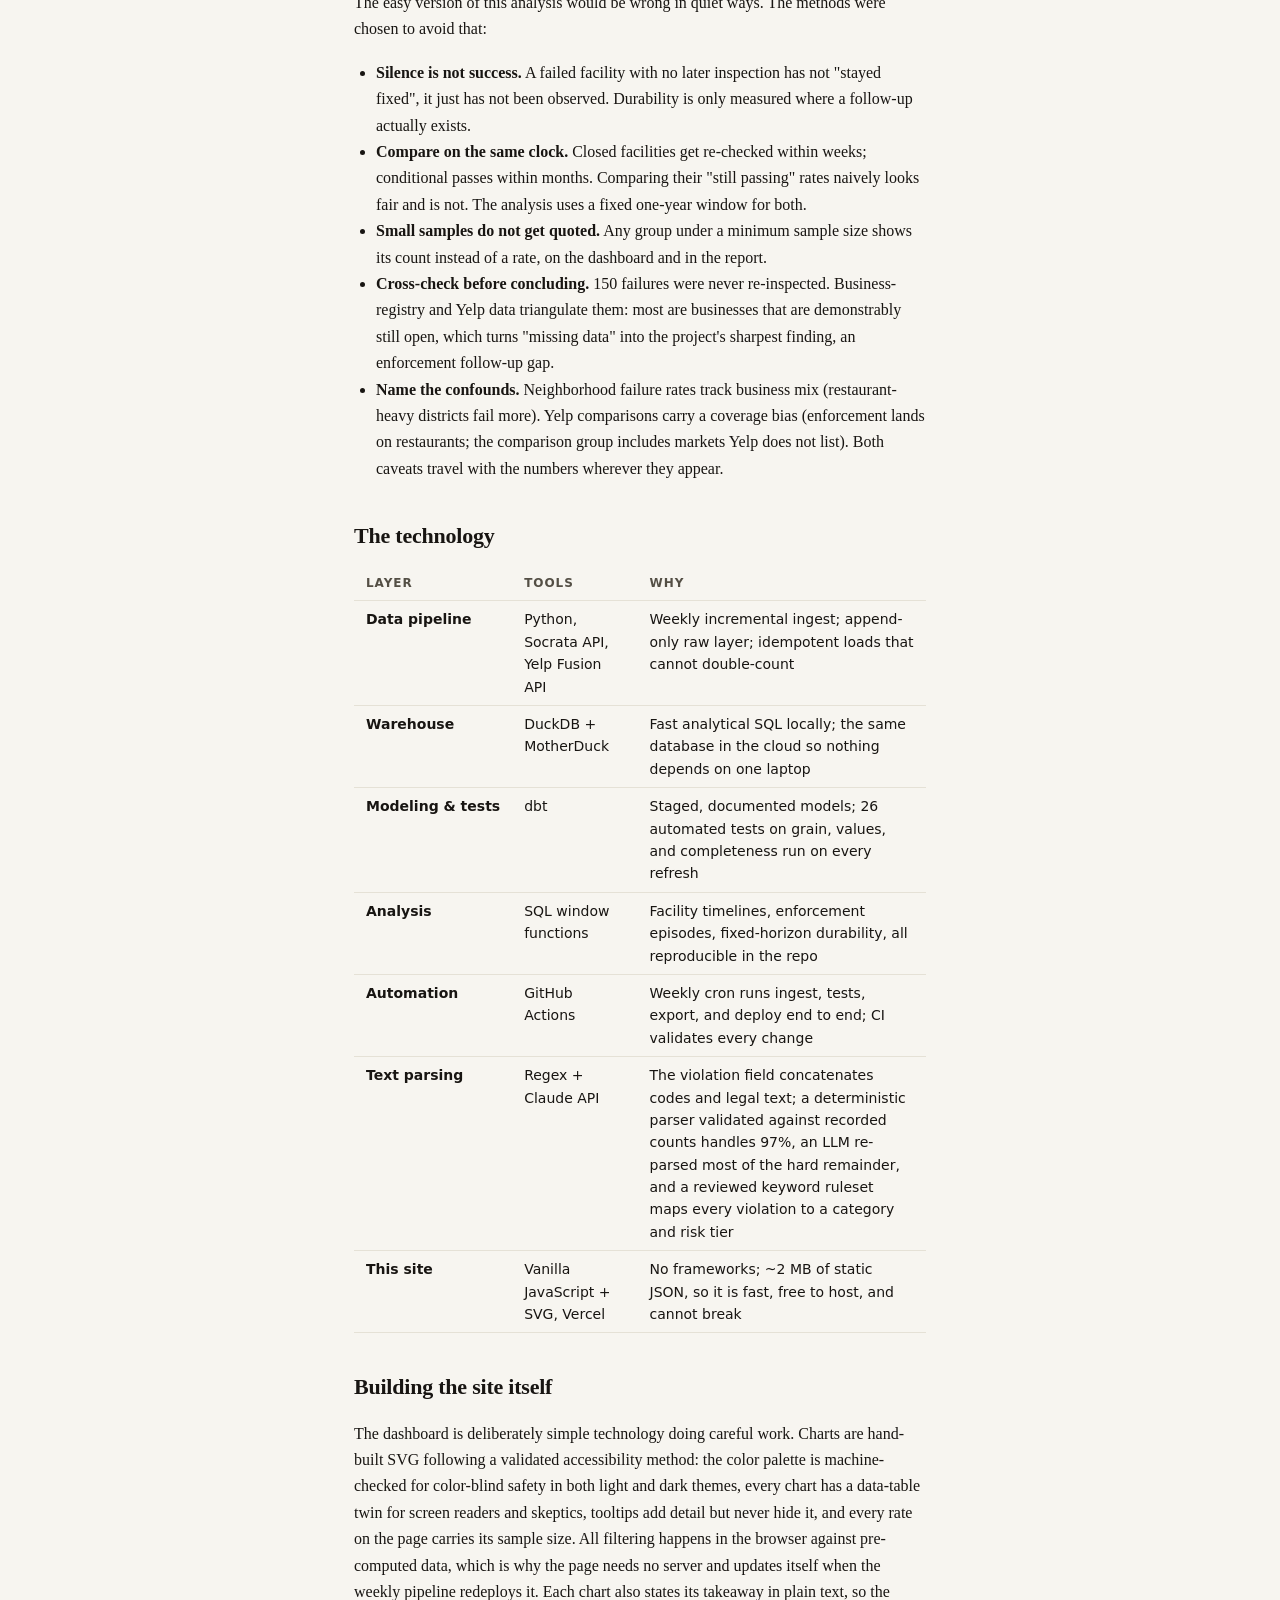
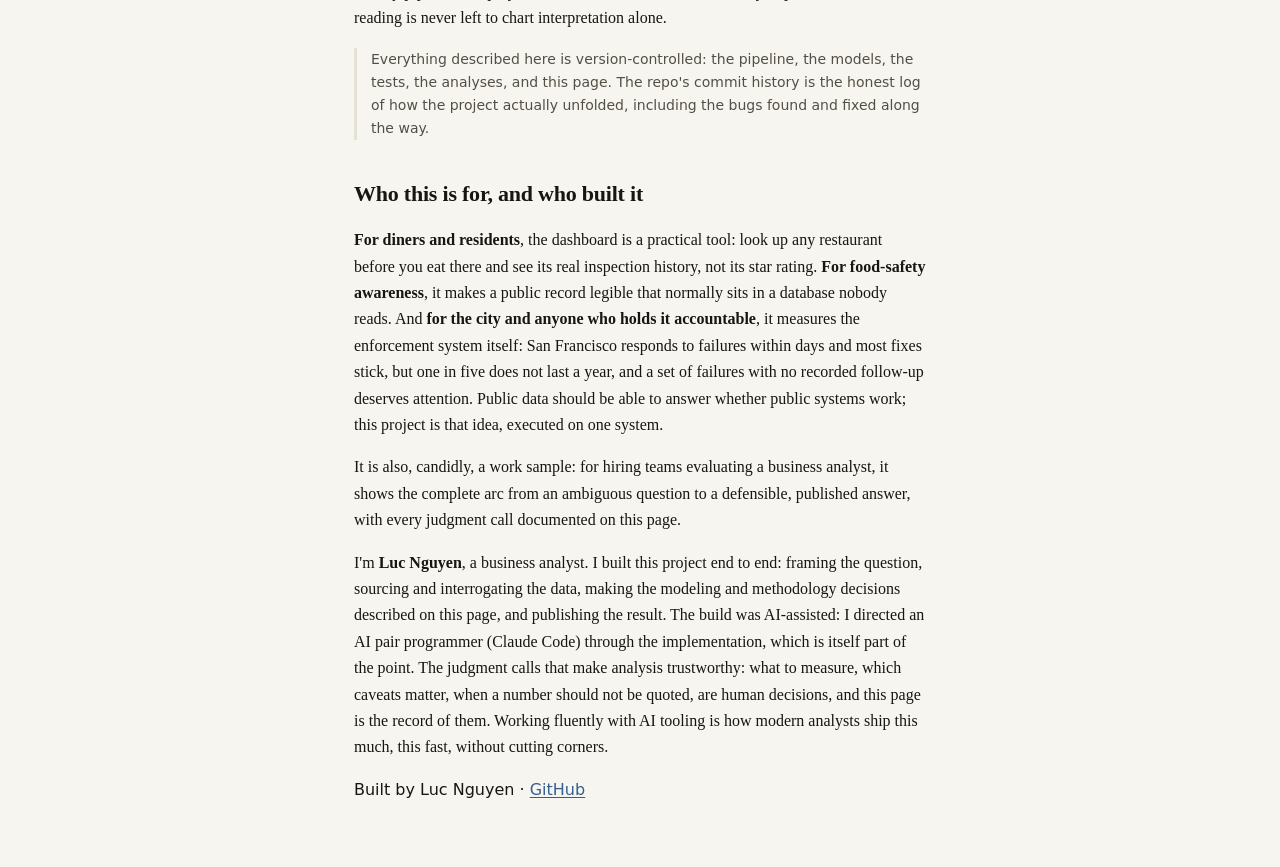
==== commit a9c4c689: "Stage 6 complete without further API spend: rule-based classification, relapse-by-category findings " ====
--- a/site/built.html
+++ b/site/built.html
@@ -118,7 +118,7 @@
     <tr><td>Automation</td><td>GitHub Actions</td>
         <td>Weekly cron runs ingest, tests, export, and deploy end to end; CI validates every change</td></tr>
     <tr><td>Text parsing</td><td>Regex + Claude API</td>
-        <td>The violation field concatenates codes and legal text; a deterministic parser handles 97%, an LLM classifies the remainder into risk categories</td></tr>
+        <td>The violation field concatenates codes and legal text; a deterministic parser validated against recorded counts handles 97%, an LLM re-parsed most of the hard remainder, and a reviewed keyword ruleset maps every violation to a category and risk tier</td></tr>
     <tr><td>This site</td><td>Vanilla JavaScript + SVG, Vercel</td>
         <td>No frameworks; ~2&nbsp;MB of static JSON, so it is fast, free to host, and cannot break</td></tr>
   </table>
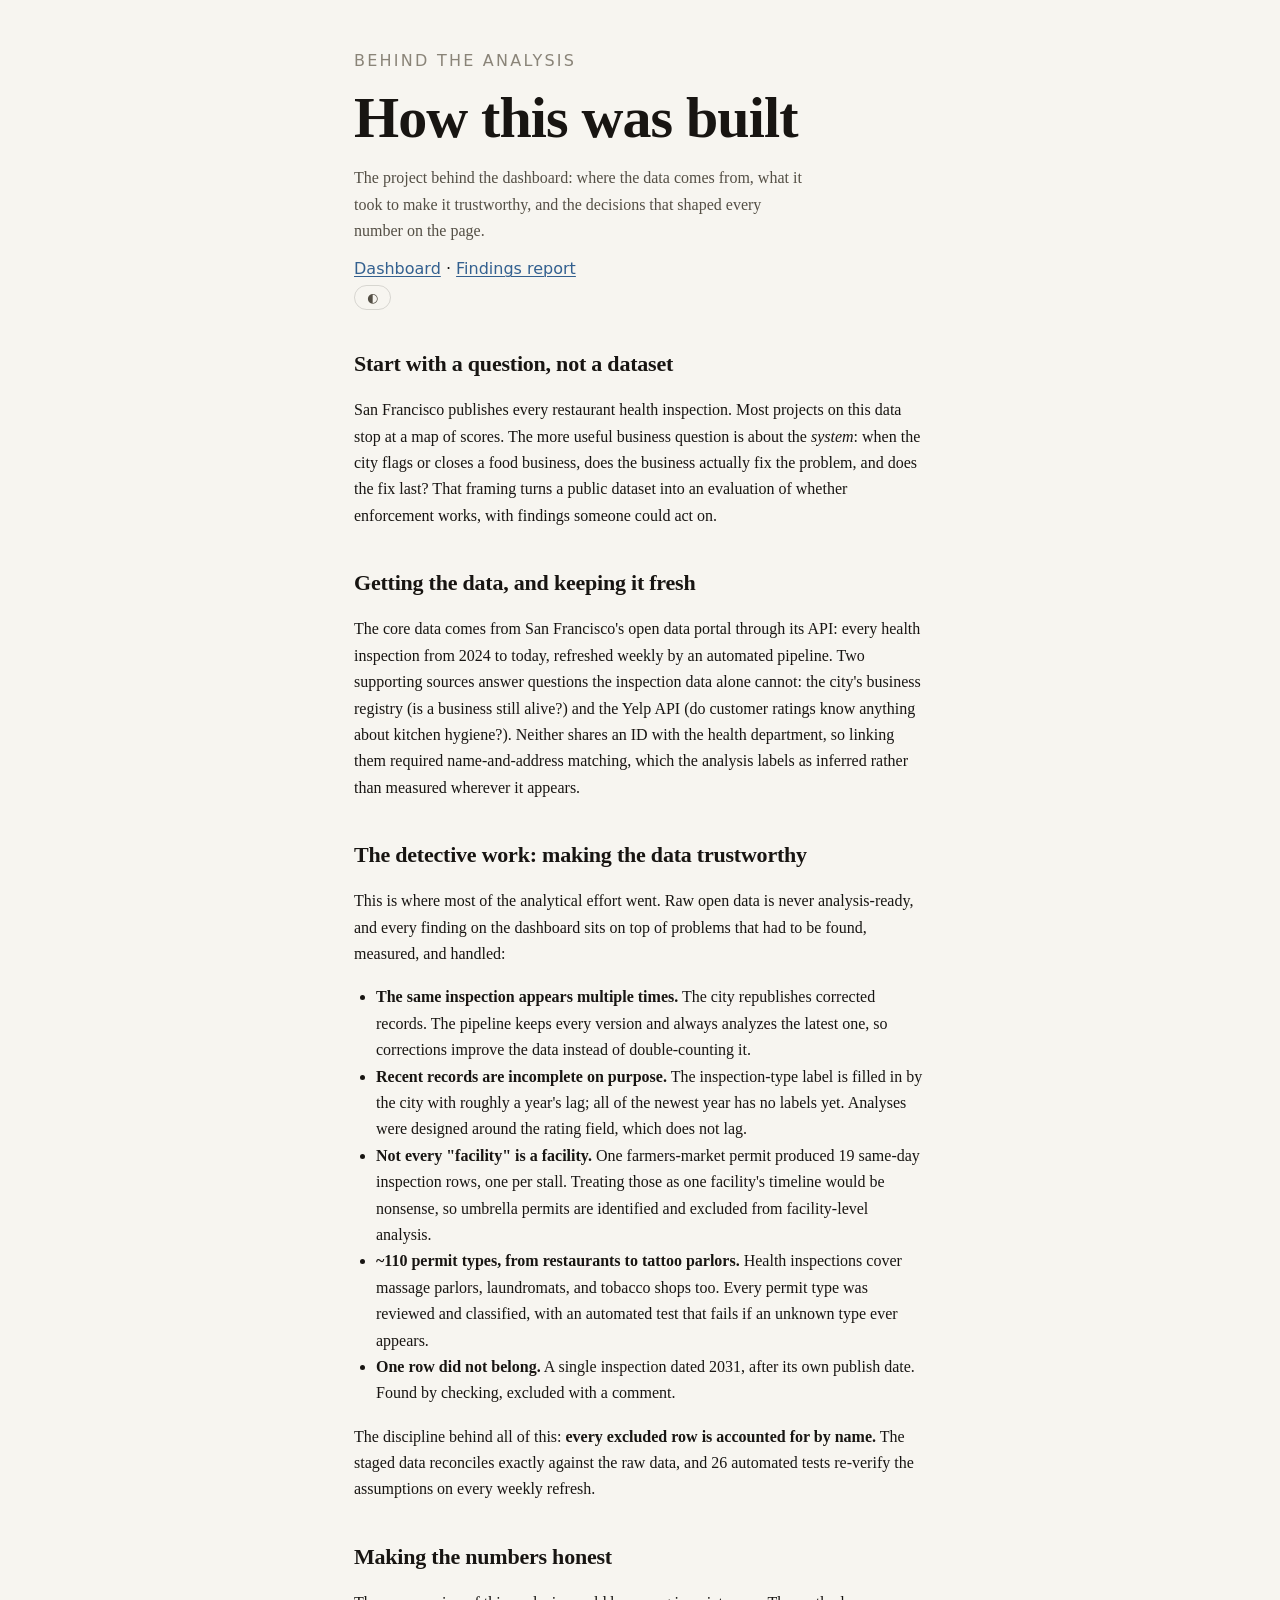
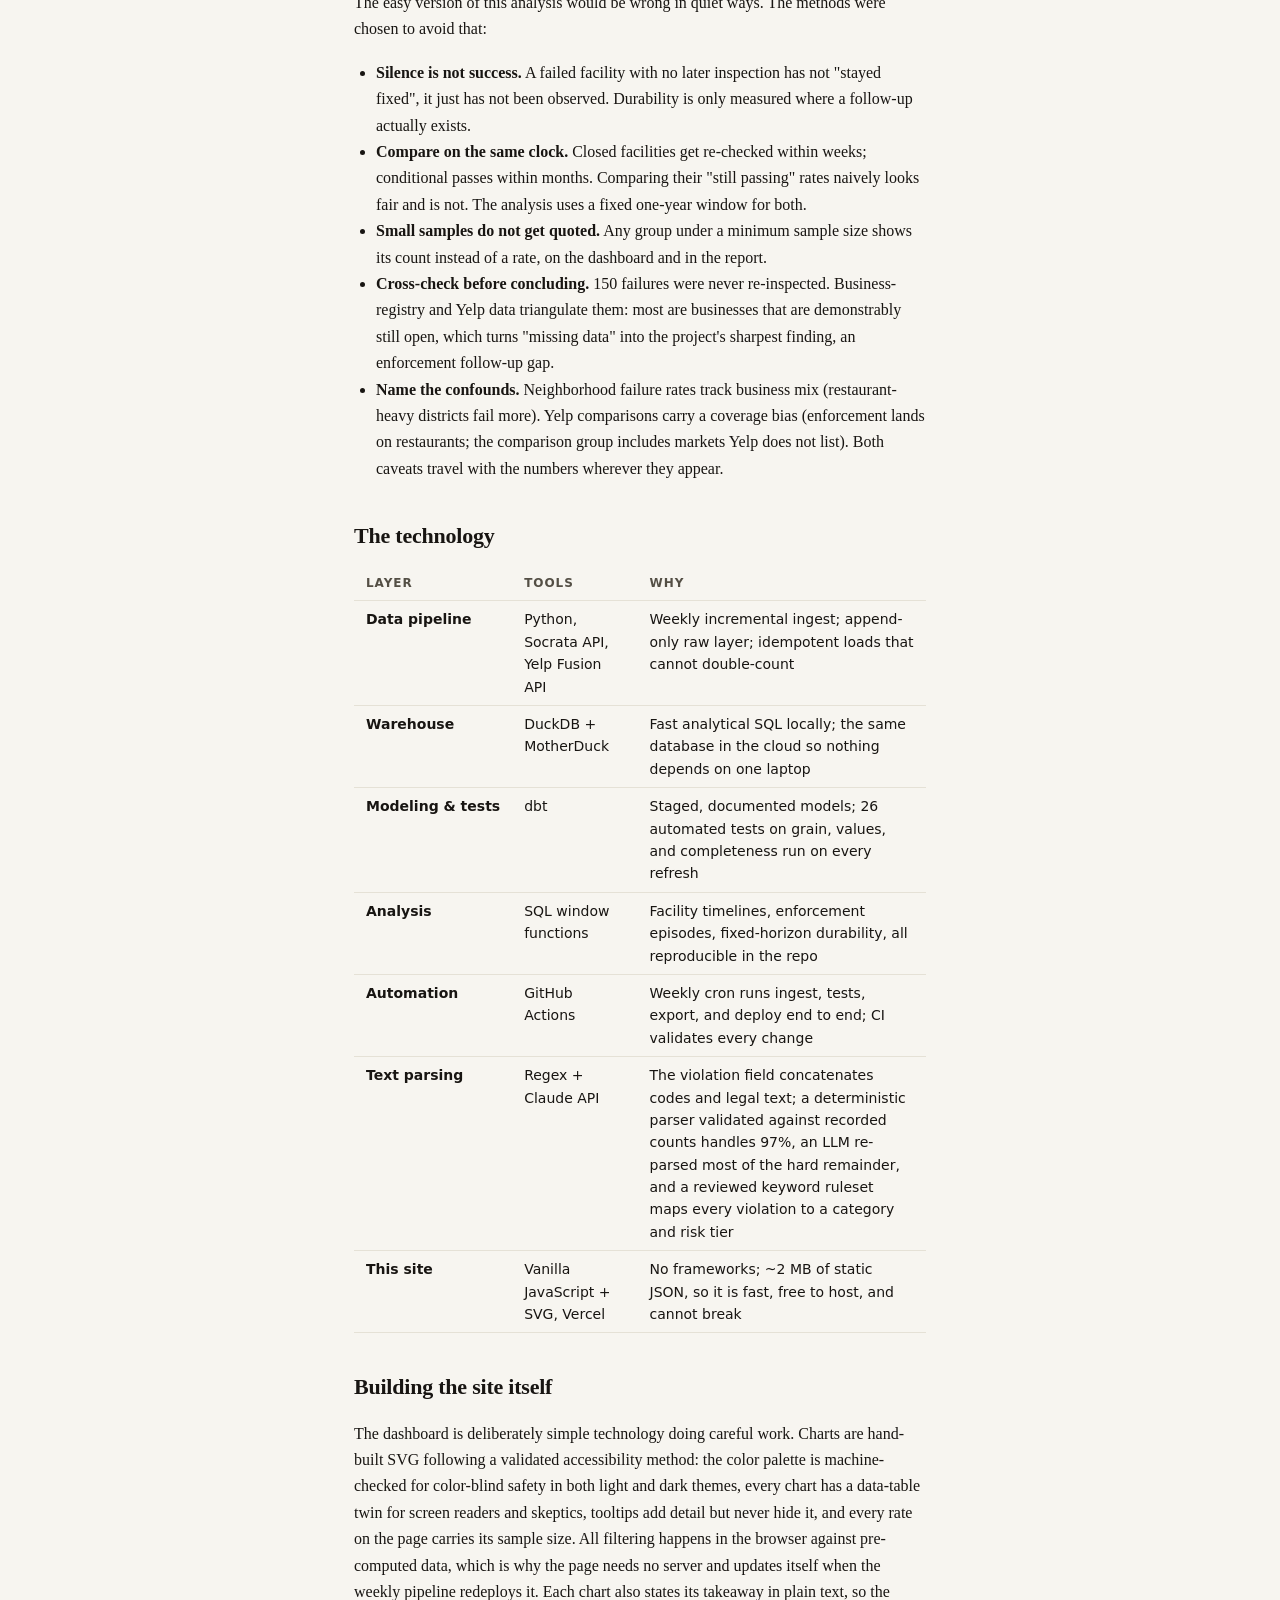
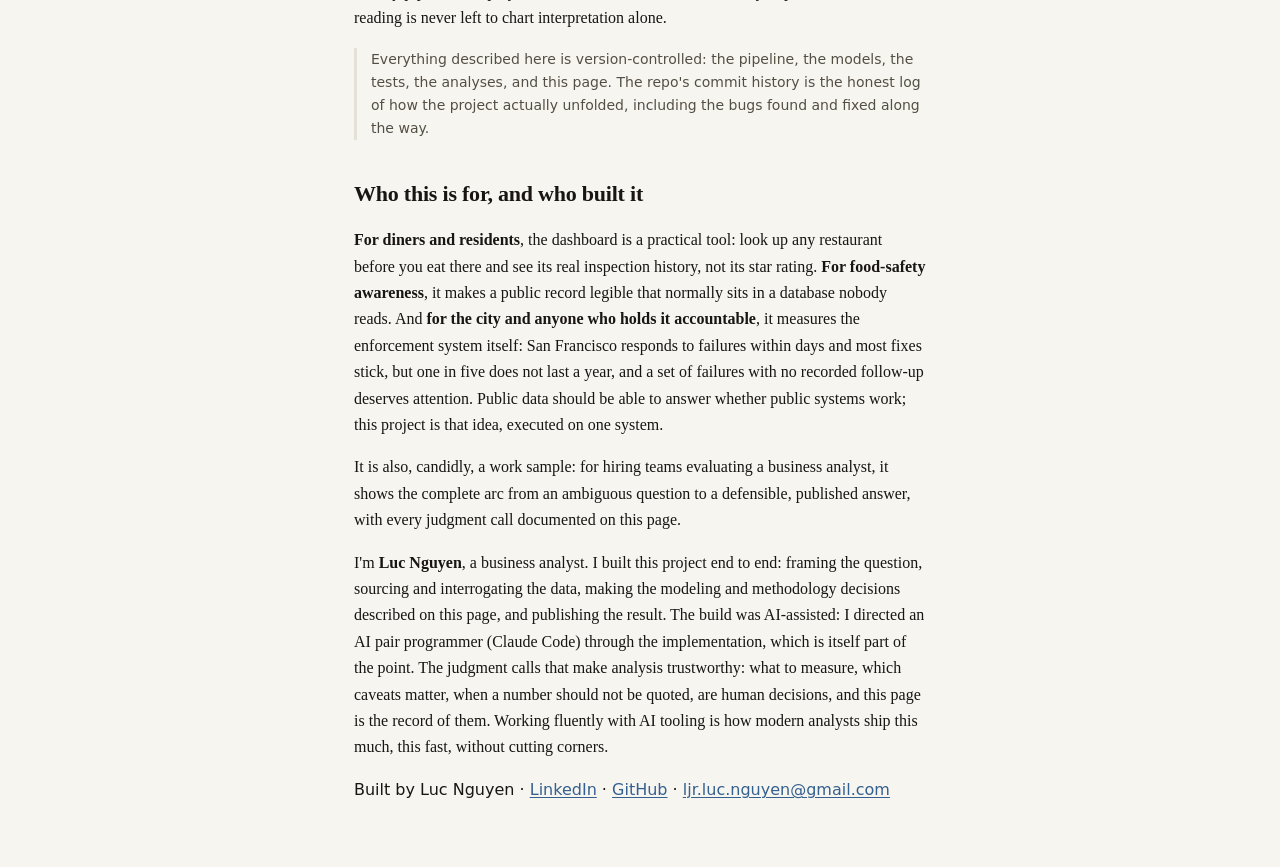
==== commit 8c626240: "Bylines: LinkedIn and email on all pages Co-Authored-By: Claude Opus 5 <noreply@anthropic.com> Claud" ====
--- a/site/built.html
+++ b/site/built.html
@@ -164,8 +164,7 @@
   this page is the record of them. Working fluently with AI tooling is how
   modern analysts ship this much, this fast, without cutting corners.</p>
 
-  <p class="meta" id="stamp">Built by Luc Nguyen &middot;
-    <a href="https://github.com/LucS2K">GitHub</a></p>
+  <p class="meta" id="stamp">Built by Luc Nguyen &middot; <a href="https://www.linkedin.com/in/luchnguyen/">LinkedIn</a> &middot; <a href="https://github.com/LucS2K">GitHub</a> &middot; <a href="mailto:ljr.luc.nguyen@gmail.com">ljr.luc.nguyen@gmail.com</a></p>
 </div>
 <script>
   document.getElementById("theme-toggle").addEventListener("click", () => {
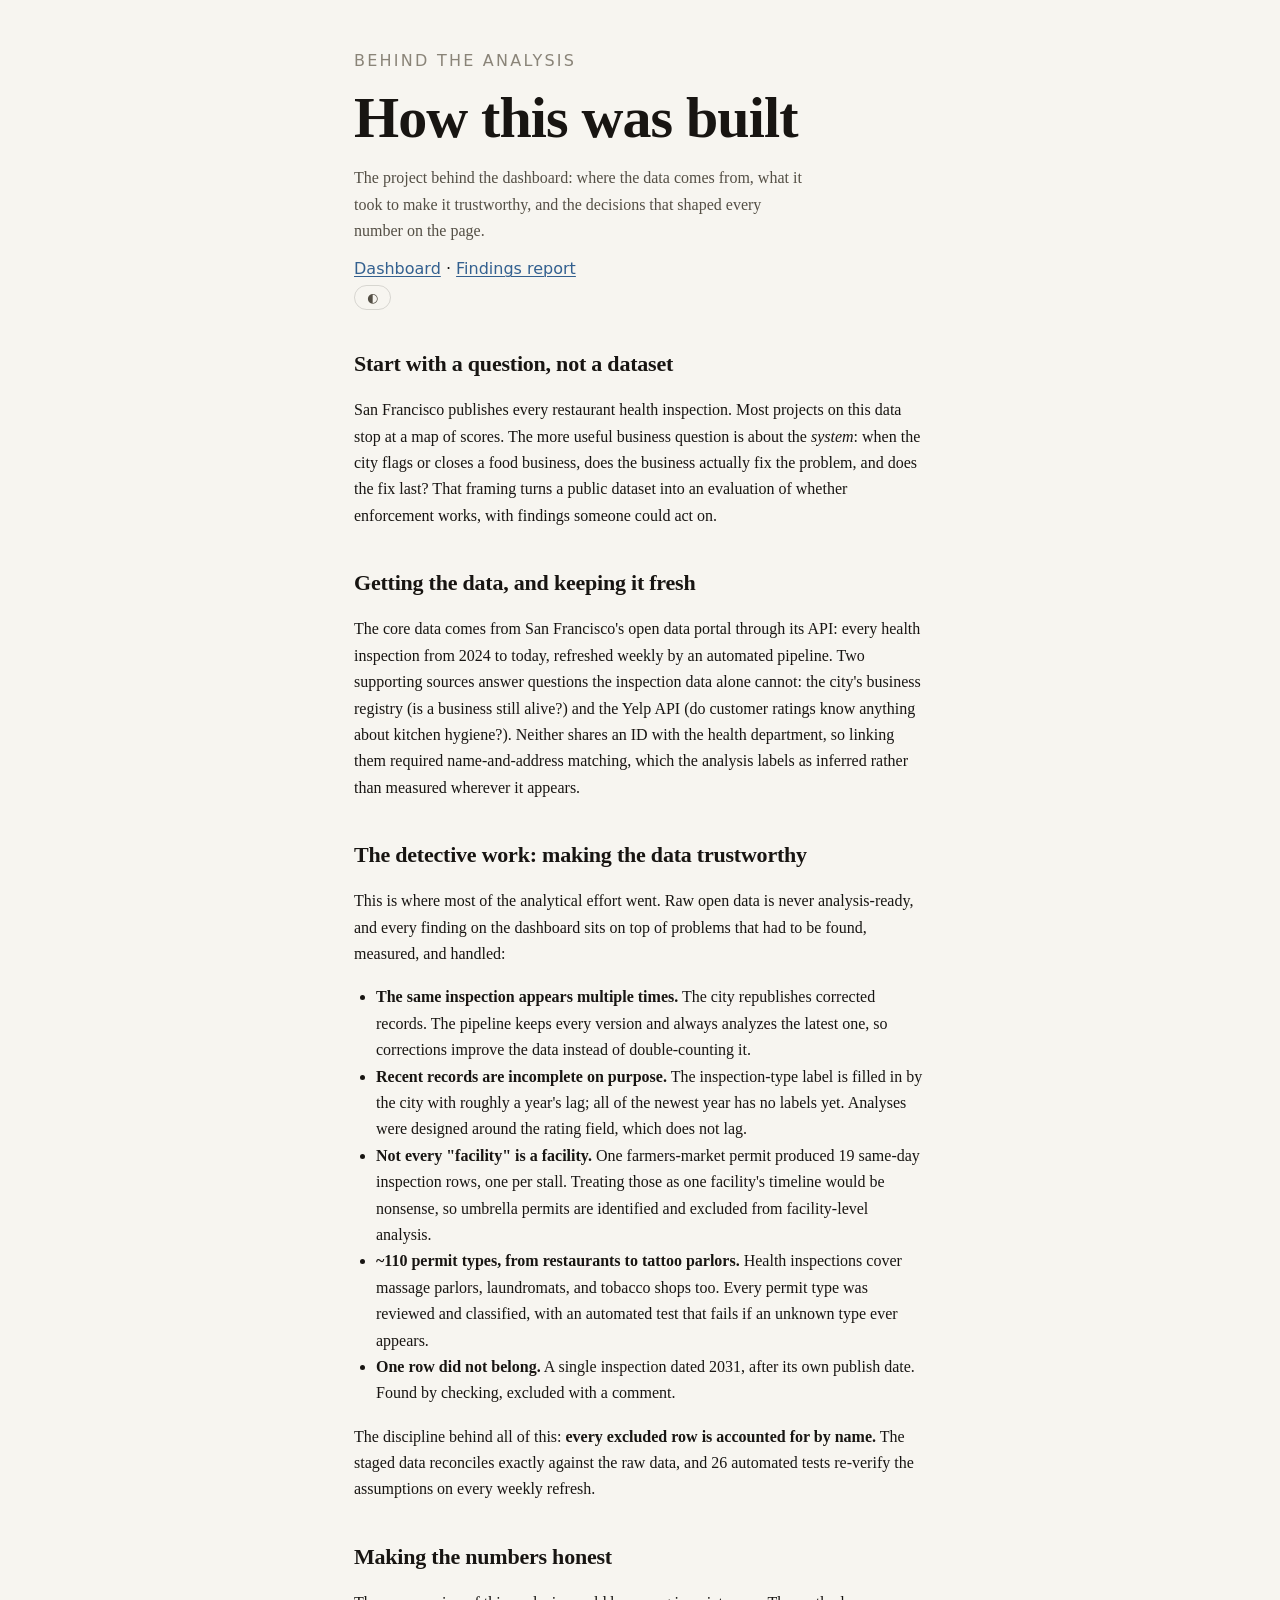
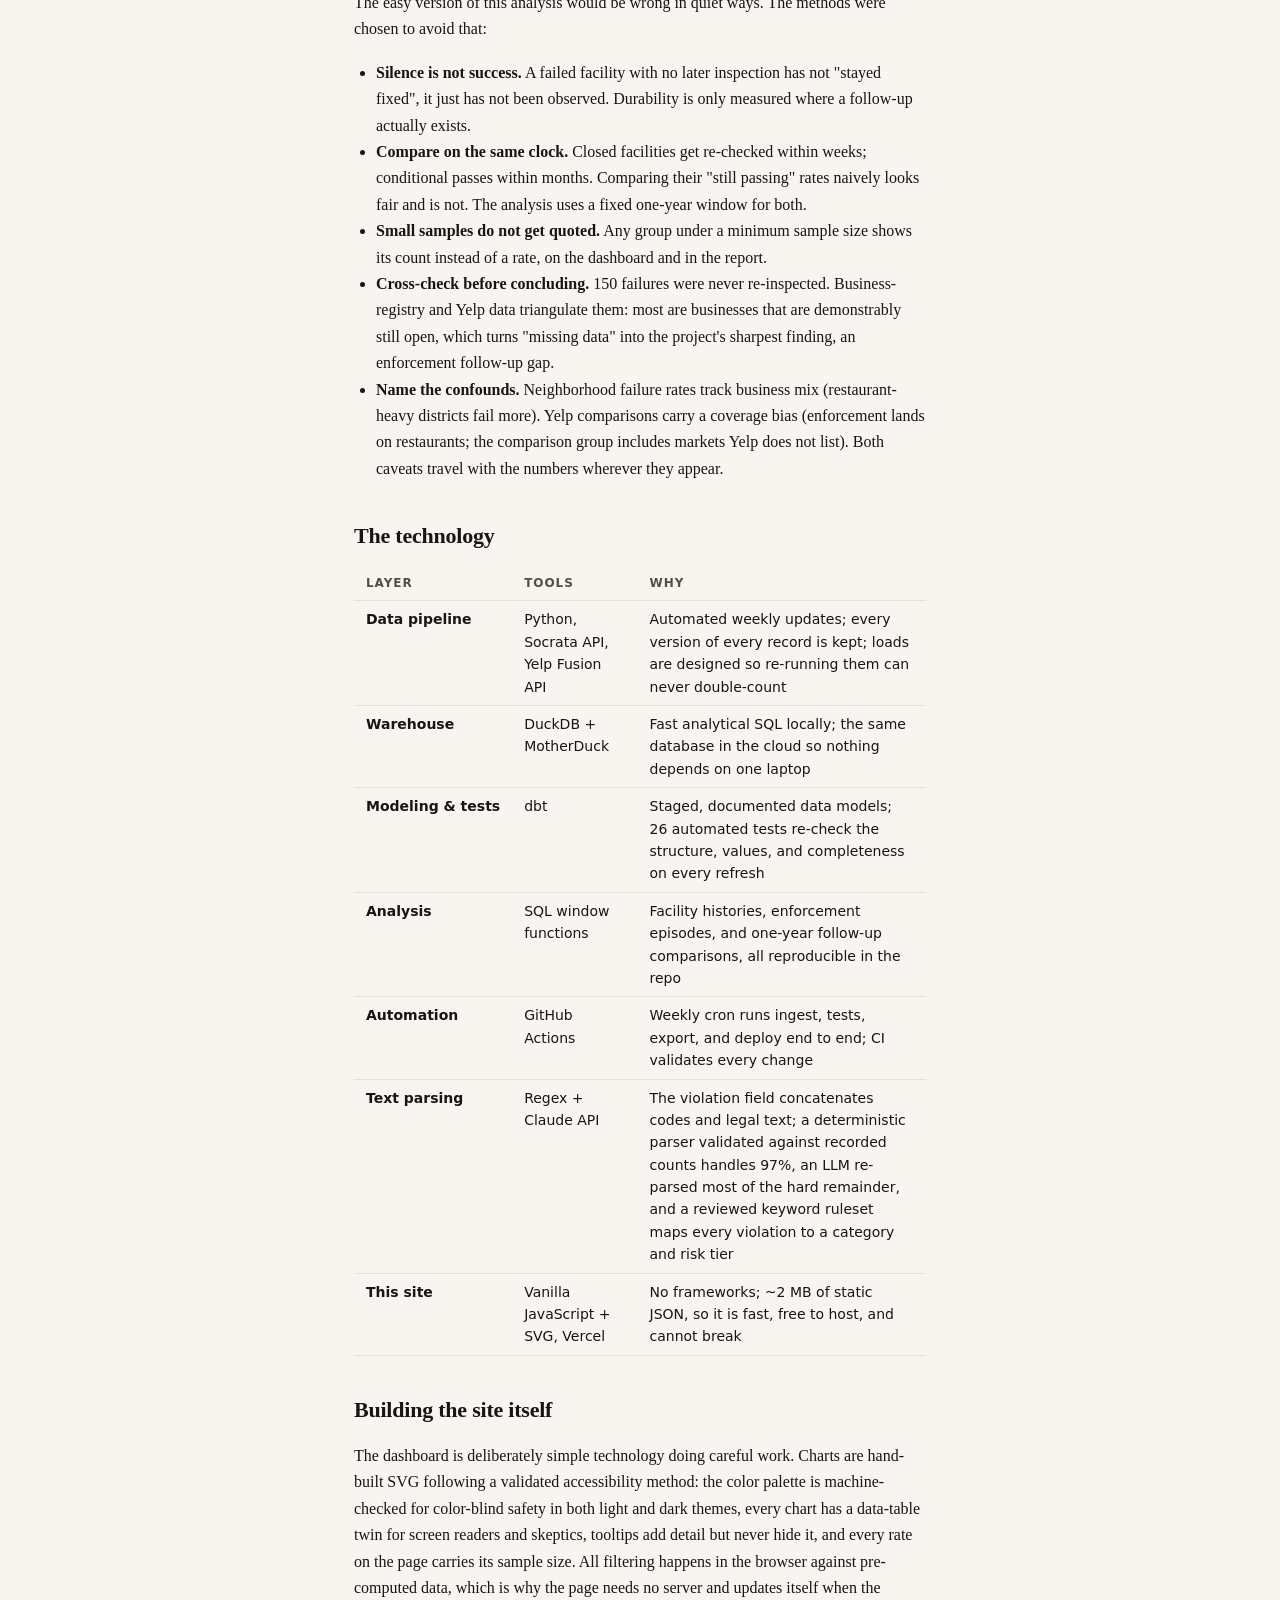
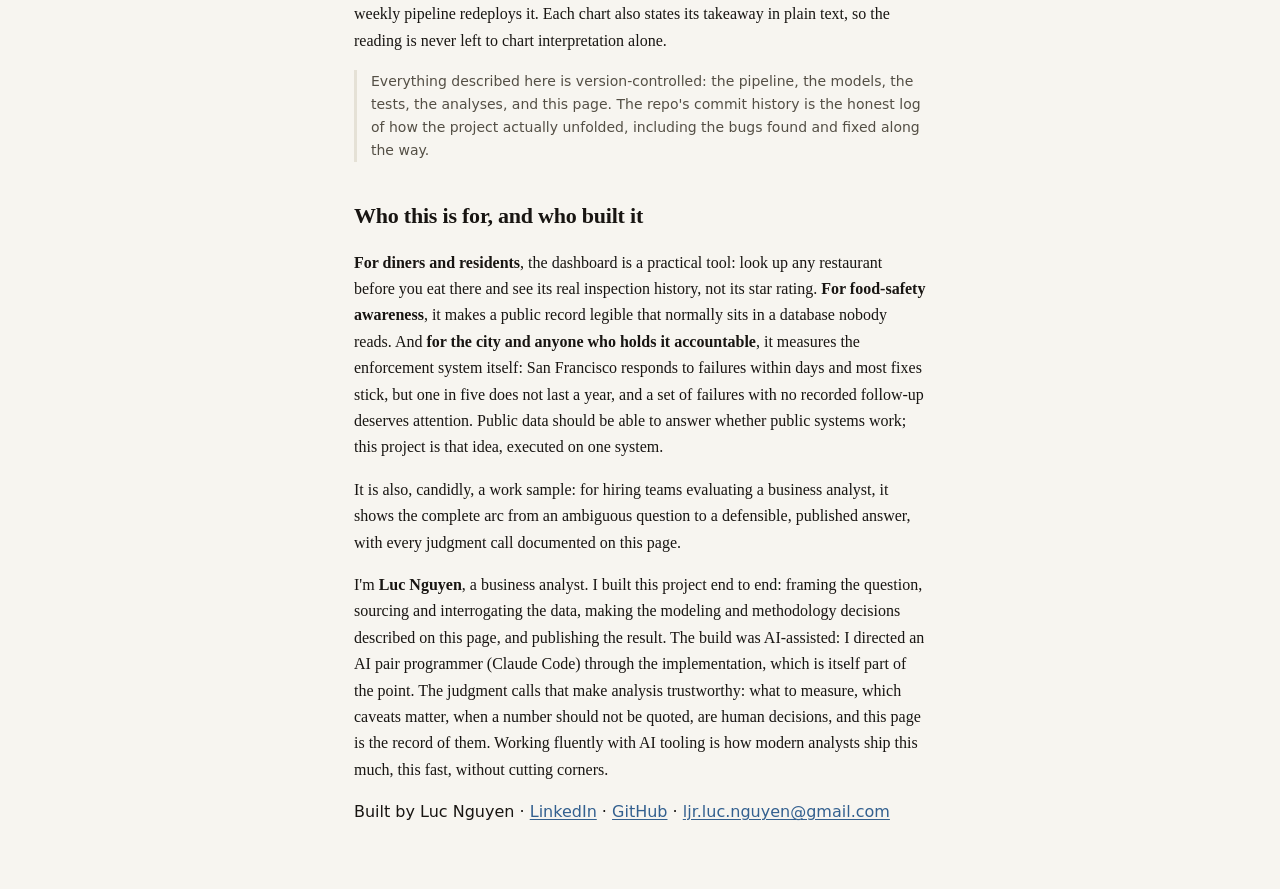
==== commit c0b8557b: "Full plain-language review: dashboard, report, and built pages Standardized on 'graded' in user-faci" ====
--- a/site/built.html
+++ b/site/built.html
@@ -108,13 +108,13 @@
   <table class="stack">
     <tr><th>Layer</th><th>Tools</th><th>Why</th></tr>
     <tr><td>Data pipeline</td><td>Python, Socrata API, Yelp Fusion API</td>
-        <td>Weekly incremental ingest; append-only raw layer; idempotent loads that cannot double-count</td></tr>
+        <td>Automated weekly updates; every version of every record is kept; loads are designed so re-running them can never double-count</td></tr>
     <tr><td>Warehouse</td><td>DuckDB + MotherDuck</td>
         <td>Fast analytical SQL locally; the same database in the cloud so nothing depends on one laptop</td></tr>
     <tr><td>Modeling &amp; tests</td><td>dbt</td>
-        <td>Staged, documented models; 26 automated tests on grain, values, and completeness run on every refresh</td></tr>
+        <td>Staged, documented data models; 26 automated tests re-check the structure, values, and completeness on every refresh</td></tr>
     <tr><td>Analysis</td><td>SQL window functions</td>
-        <td>Facility timelines, enforcement episodes, fixed-horizon durability, all reproducible in the repo</td></tr>
+        <td>Facility histories, enforcement episodes, and one-year follow-up comparisons, all reproducible in the repo</td></tr>
     <tr><td>Automation</td><td>GitHub Actions</td>
         <td>Weekly cron runs ingest, tests, export, and deploy end to end; CI validates every change</td></tr>
     <tr><td>Text parsing</td><td>Regex + Claude API</td>
--- a/site/style.css
+++ b/site/style.css
@@ -290,3 +290,14 @@
   border-left: 3px solid var(--series-1); border-radius: 0 8px 8px 0;
   padding: 10px 14px; margin: 14px 0 0; max-width: 80ch;
 }
+
+/* glossary */
+.gloss { margin: 0; max-width: 76ch; }
+.gloss dt {
+  font-family: var(--serif); font-weight: 700; font-size: 16px;
+  margin: 18px 0 4px;
+}
+.gloss dd {
+  margin: 0; font-family: var(--sans); font-size: 14.5px; line-height: 1.6;
+  color: var(--text-secondary);
+}
